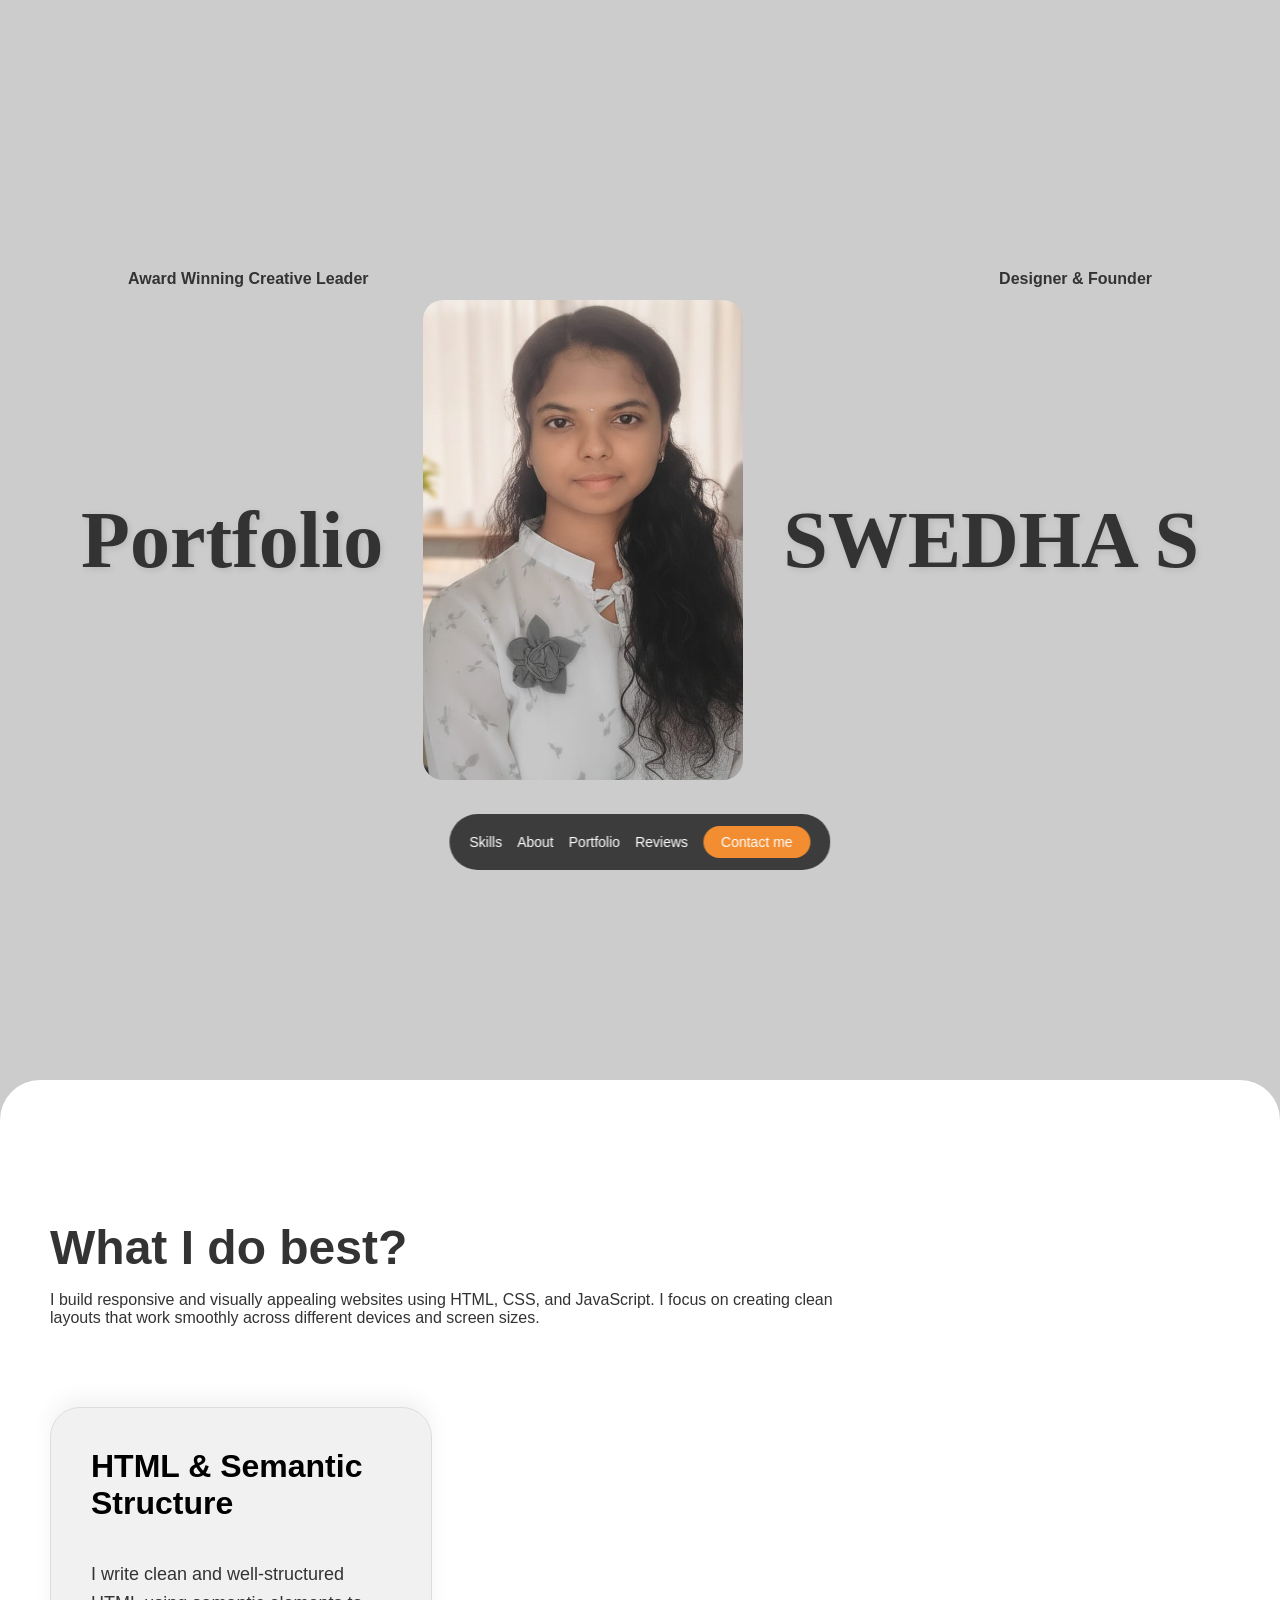
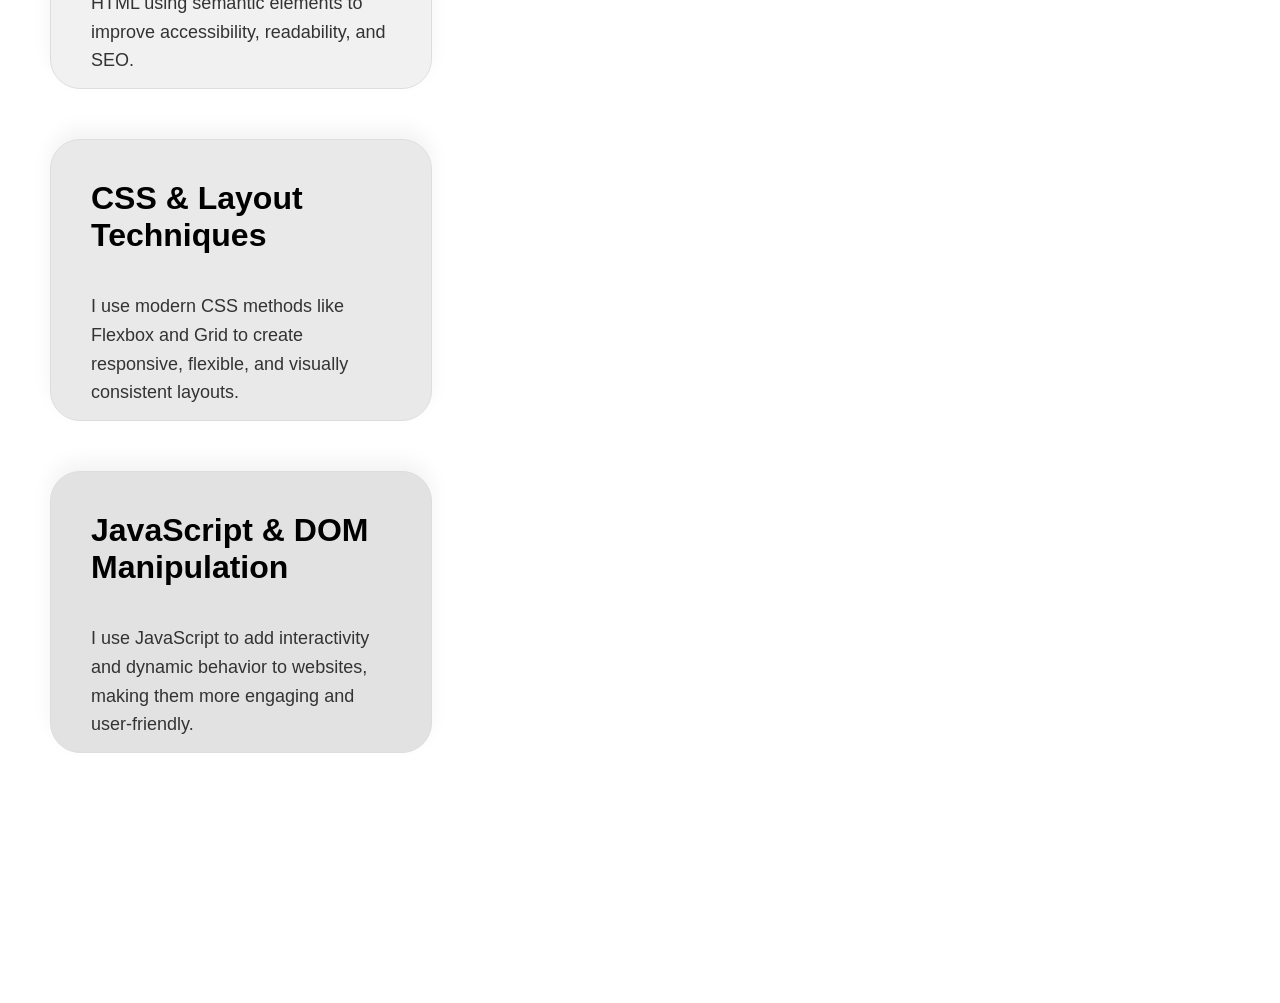
==== Portfolio.html @ c8f26610 "first commit" ====
<!DOCTYPE html>
<html>

<head>
    <title>Portfolio</title>

    <style>
        body {
            margin: 0;
            font-family: 'Segoe UI', Arial, sans-serif;
            background-color: #ccc;
            color: #333;
        }

        /* NAV */
        nav {
            position: fixed;
            bottom: 30px;
            left: 50%;
            transform: translateX(-50%);
            background: rgba(45, 45, 45, 0.9);
            backdrop-filter: blur(10px);
            padding: 12px 20px;
            border-radius: 50px;
            z-index: 1000;
            display: flex;
            align-items: center;
            gap: 15px;
        }

        nav a {
            color: white;
            text-decoration: none;
            font-size: 14px;
            font-weight: 500;
        }

        .contact {
            background: #f38d31;
            padding: 8px 18px;
            border-radius: 20px;
        }

        /* HERO SECTION (Your existing logic) */
        .hero {
            height: 120vh;
            display: flex;
            justify-content: center;
            align-items: center;
            flex-direction: column;
            position: relative;
            position: relative;
            /* ADD */
            z-index: 10;
            /* ADD */
        }

        .top {
            position: absolute;
            top: 25%;
            width: 80%;
            display: flex;
            justify-content: space-between;
            font-weight: bold;
        }

        h1 {
            font-family: Georgia, serif;
            text-shadow: 2px 2px 6px rgba(0, 0, 0, 0.1);
            font-size: 80px;
            margin: 0;
        }

        .row {
            display: flex;
            align-items: center;
            gap: 40px;
        }

        #box {
            width: 320px;
            height: 480px;
            overflow: hidden;
            border-radius: 20px;
            background: #ccc;
            /* Placeholder if image is missing */
            position: relative;
            /* ADD */
            z-index: 999;
            position: relative;
            z-index: 999;
            transition: transform 0.15s ease-out;

        }

        #box img {
            width: 100%;
            height: 100%;
            object-fit: cover;
        }



        /* SKILLS SECTION - STACKING EFFECT */
        .skills-container {
            background: white;
            border-radius: 40px 40px 0 0;
            padding: 100px 50px;
            position: relative;
            z-index: 1;
        
        }

        .intro-text {
            max-width: 800px;
            margin-bottom: 80px;
        }

        .intro-text h2 {
            font-size: 48px;
            margin-bottom: 10px;
        }

        /* The Secret Sauce: Sticky Cards */
        .card {
            position: sticky;
            top: 50px;
            /* How far from the top it stops */
            background: white;
            border: 1px solid #ddd;
            border-radius: 30px;
            padding: 40px;
            margin-bottom: 50px;
            /* Space for the next card to show behind */
            height: 200px;
            width: 300px;
            display: flex;
            flex-direction: column;
            justify-content: flex-start;
            gap: 20px;
            box-shadow: 0 -10px 20px rgba(0, 0, 0, 0.05);

        }

        .card h3 {
            font-size: 32px;
            margin: 0;
            color: black
        }


        .card p {

            font-size: 18px;
            line-height: 1.6;
            max-width: 500px;
        }

        /* Offset colors to make them look like the video */
        .card:nth-child(2) {
            background: #f1f1f1;
            top: 70px;
        }

        .card:nth-child(3) {
            background: #e9e9e9;
            top: 90px;
        }

        .card:nth-child(4) {
            background: #e2e2e2;
            top: 110px;
        }
    </style>
</head>

<body>

    <nav>
        <a href="#">Skills</a>
        <a href="#">About</a>
        <a href="#">Portfolio</a>
        <a href="#">Reviews</a>
        <a href="#" class="contact">Contact me</a>
    </nav>

    <div class="hero">
        <div class="top">
            <span>Award Winning Creative Leader</span>
            <span>Designer & Founder</span>
        </div>

        <div class="row">
            <h1>Portfolio</h1>
            <div id="box">
                <img src="profile.jpg" alt="Profile">
            </div>
            <h1>SWEDHA S</h1>
        </div>
    </div>

    <div class="skills-container">
        <div class="intro-text">
            <h2>What I do best?</h2>
            <p>I build responsive and visually appealing websites using HTML, CSS, and JavaScript. I focus on creating clean layouts that work smoothly across different devices and screen sizes.</p>
        </div>

        <div class="card">

            <h3>HTML & Semantic Structure</h3>
            <p>I write clean and well-structured HTML using semantic elements to improve accessibility, readability, and SEO.</p>
        </div>

        <div class="card">

            <h3>CSS & Layout Techniques</h3>
            <p>I use modern CSS methods like Flexbox and Grid to create responsive, flexible, and visually consistent layouts.</p>
        </div>

        <div class="card">

            <h3>JavaScript & DOM Manipulation</h3>
            <p>I use JavaScript to add interactivity and dynamic behavior to websites, making them more engaging and user-friendly.</p>
        </div>

        <div style="height: 100px;"></div>
    </div>

    <script>
        let box = document.getElementById("box");

        window.addEventListener("scroll", () => {

            let s = window.scrollY;

            let stopPoint = 700;   // where it should stop

            // Clamp value (prevents jump)
            let progress = Math.min(s / stopPoint, 1);

            // Smooth movement
            let x = progress * 400;   // move to right
            let y = progress * 600;   // move into white section
            let scale = 1 - (progress * 0.4);
            let rotate = progress * 6;

            box.style.transform =
                `translate(${x}px, ${y}px) scale(${scale}) rotate(${rotate}deg)`;

        });
    </script>

</body>

</html>
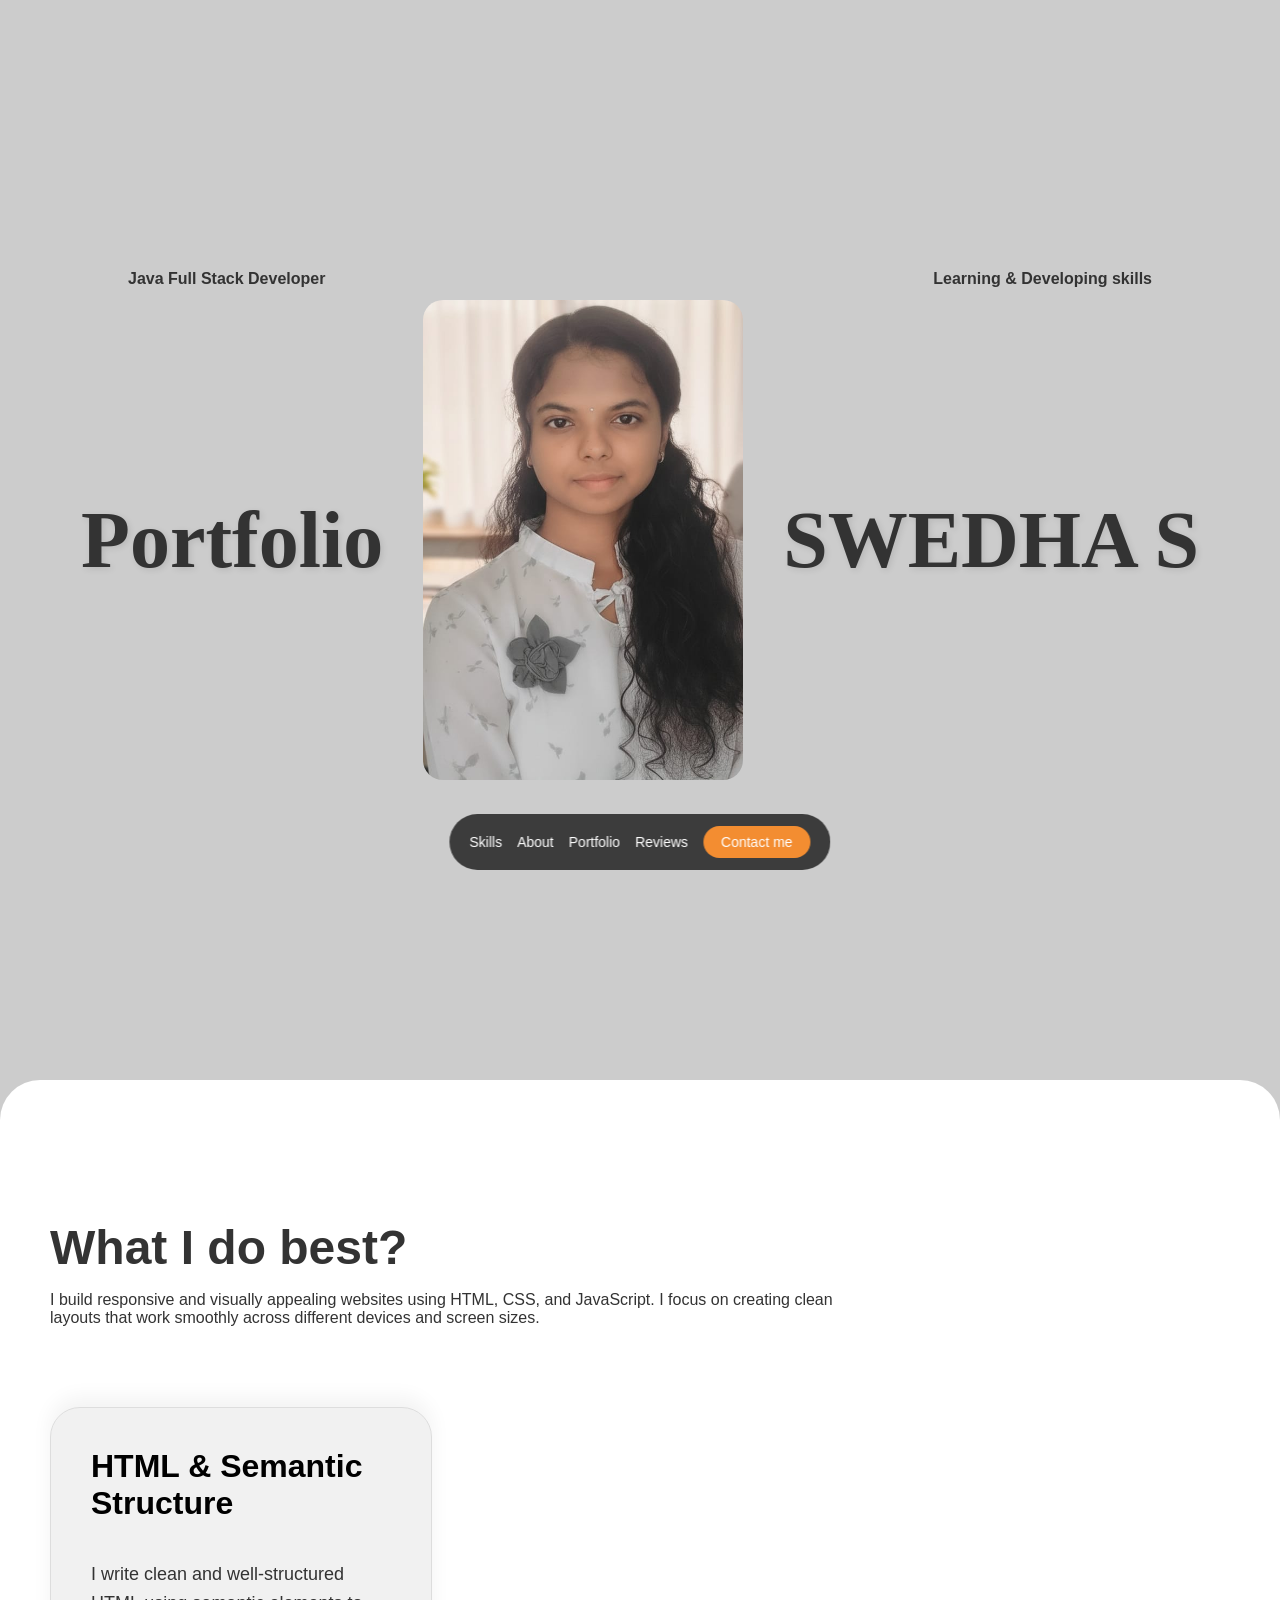
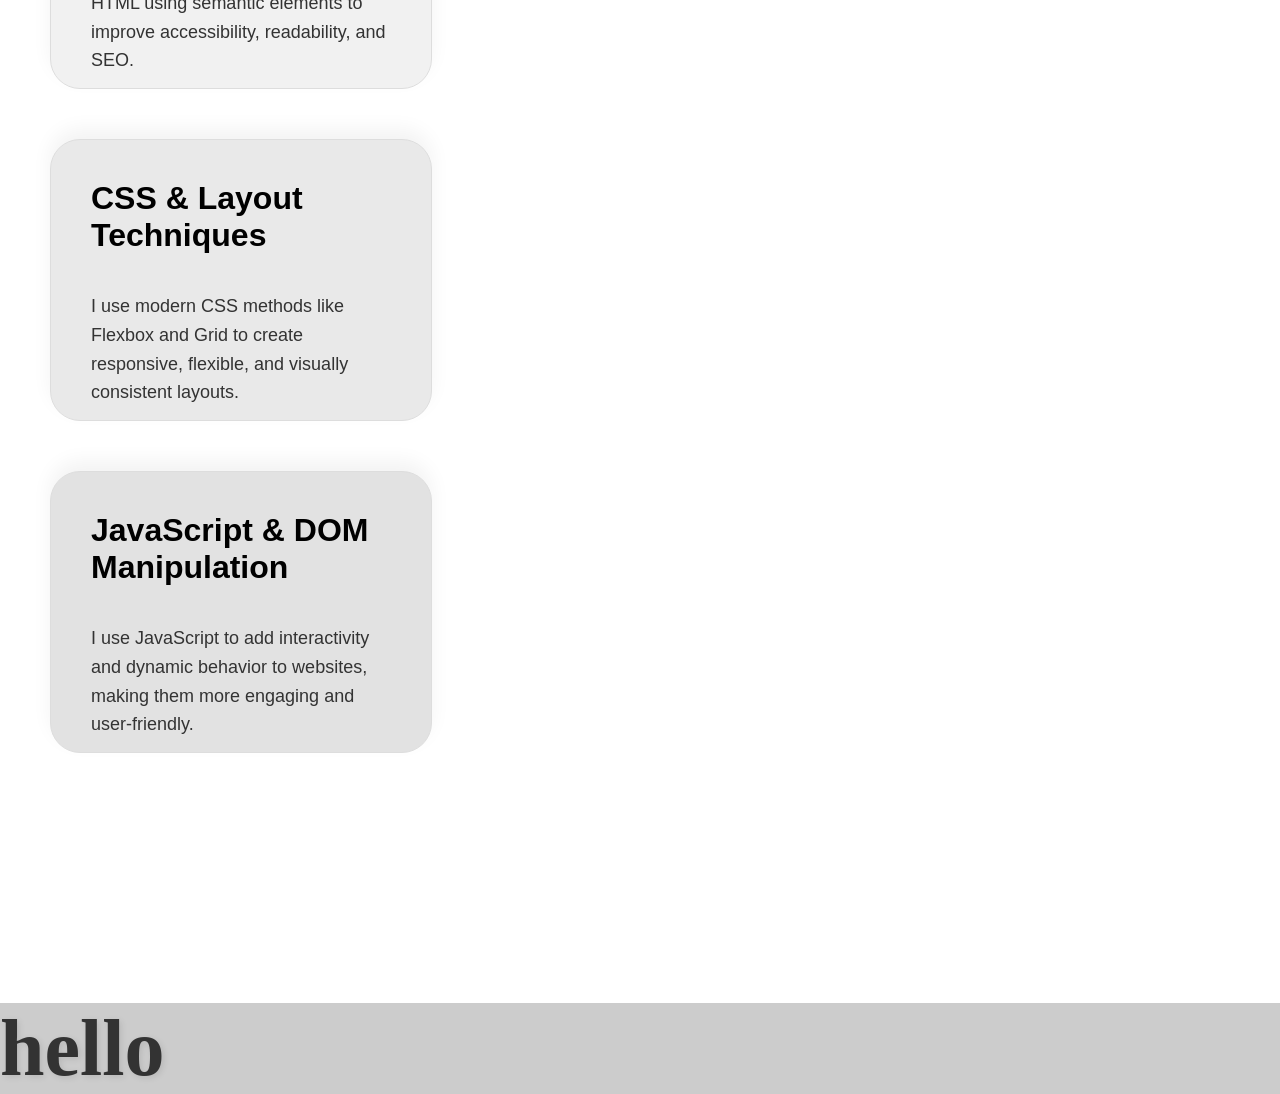
==== commit e0b5e167: "second commit" ====
--- a/Portfolio.html
+++ b/Portfolio.html
@@ -186,8 +186,8 @@
 
     <div class="hero">
         <div class="top">
-            <span>Award Winning Creative Leader</span>
-            <span>Designer & Founder</span>
+            <span>Java Full Stack Developer</span>
+            <span>Learning & Developing skills</span>
         </div>
 
         <div class="row">
@@ -250,6 +250,7 @@
         });
     </script>
 
+<h1>hello</h1>
 </body>
 
 </html>
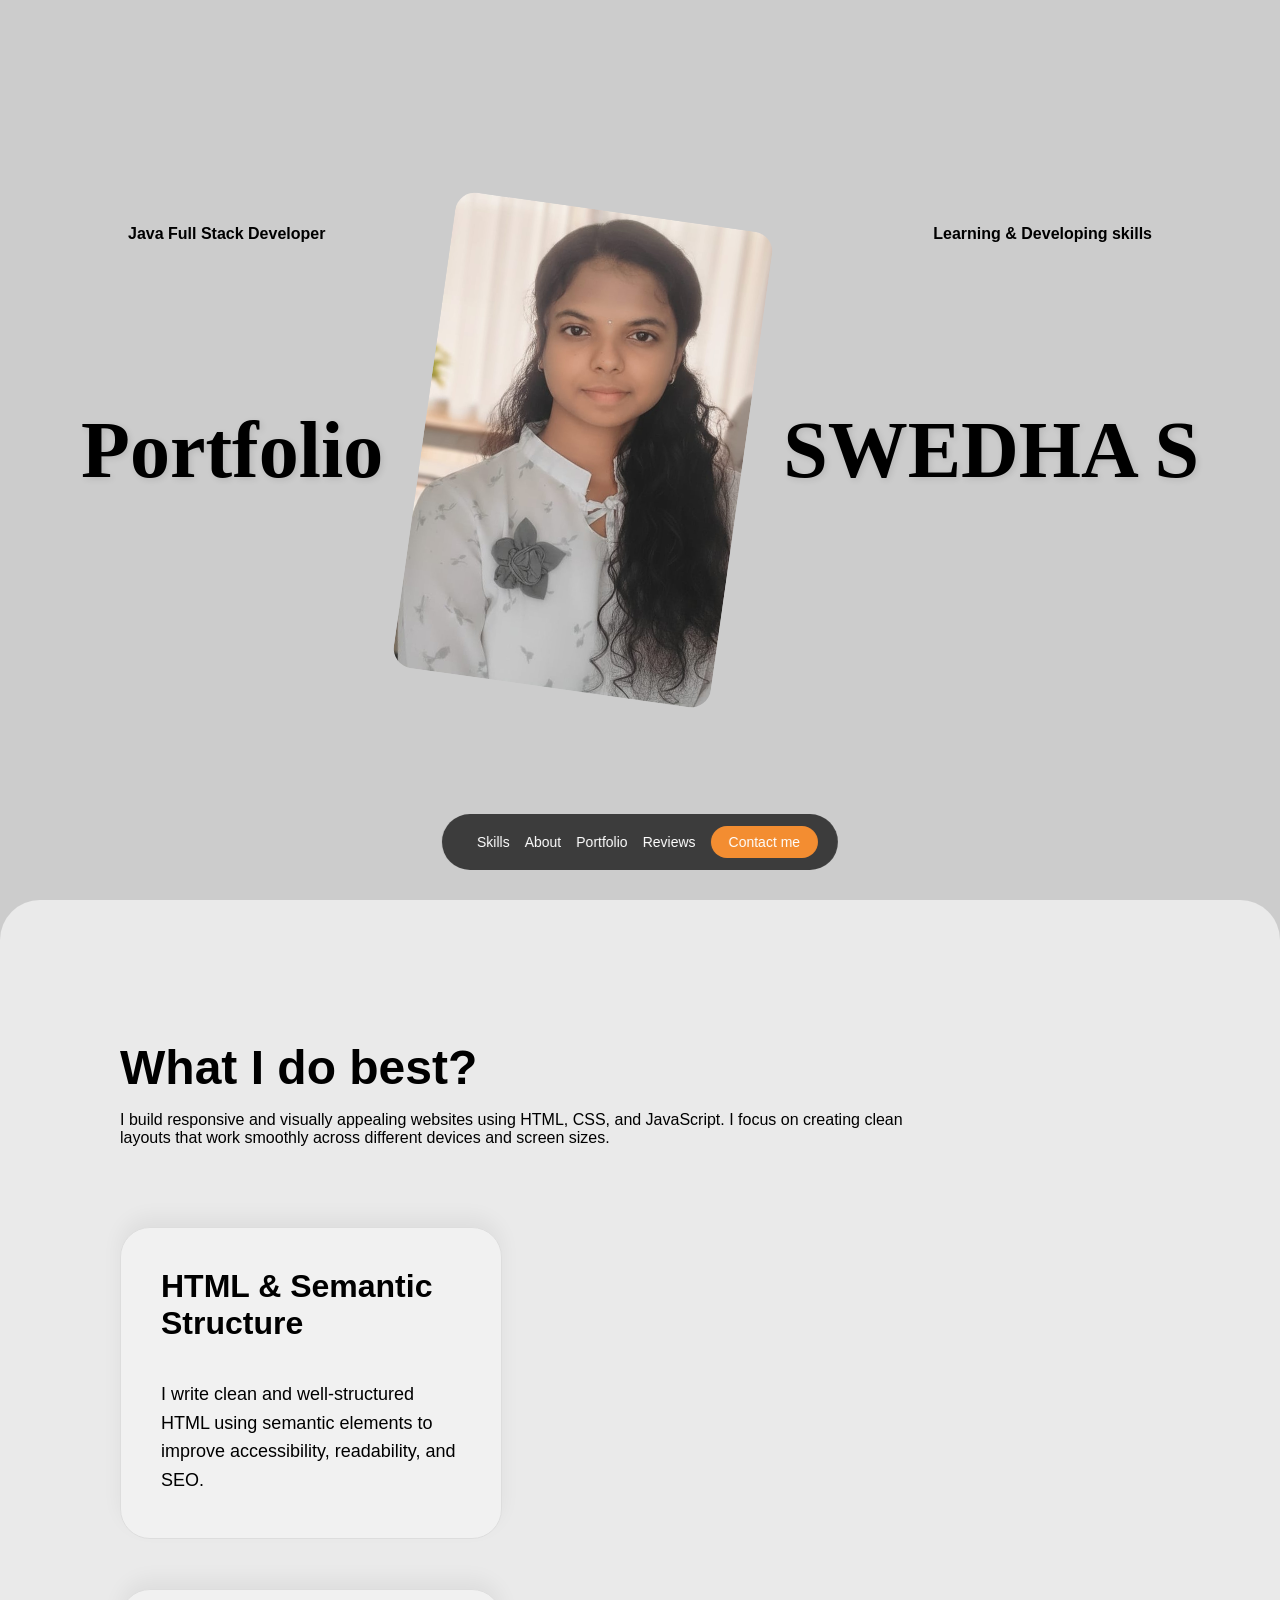
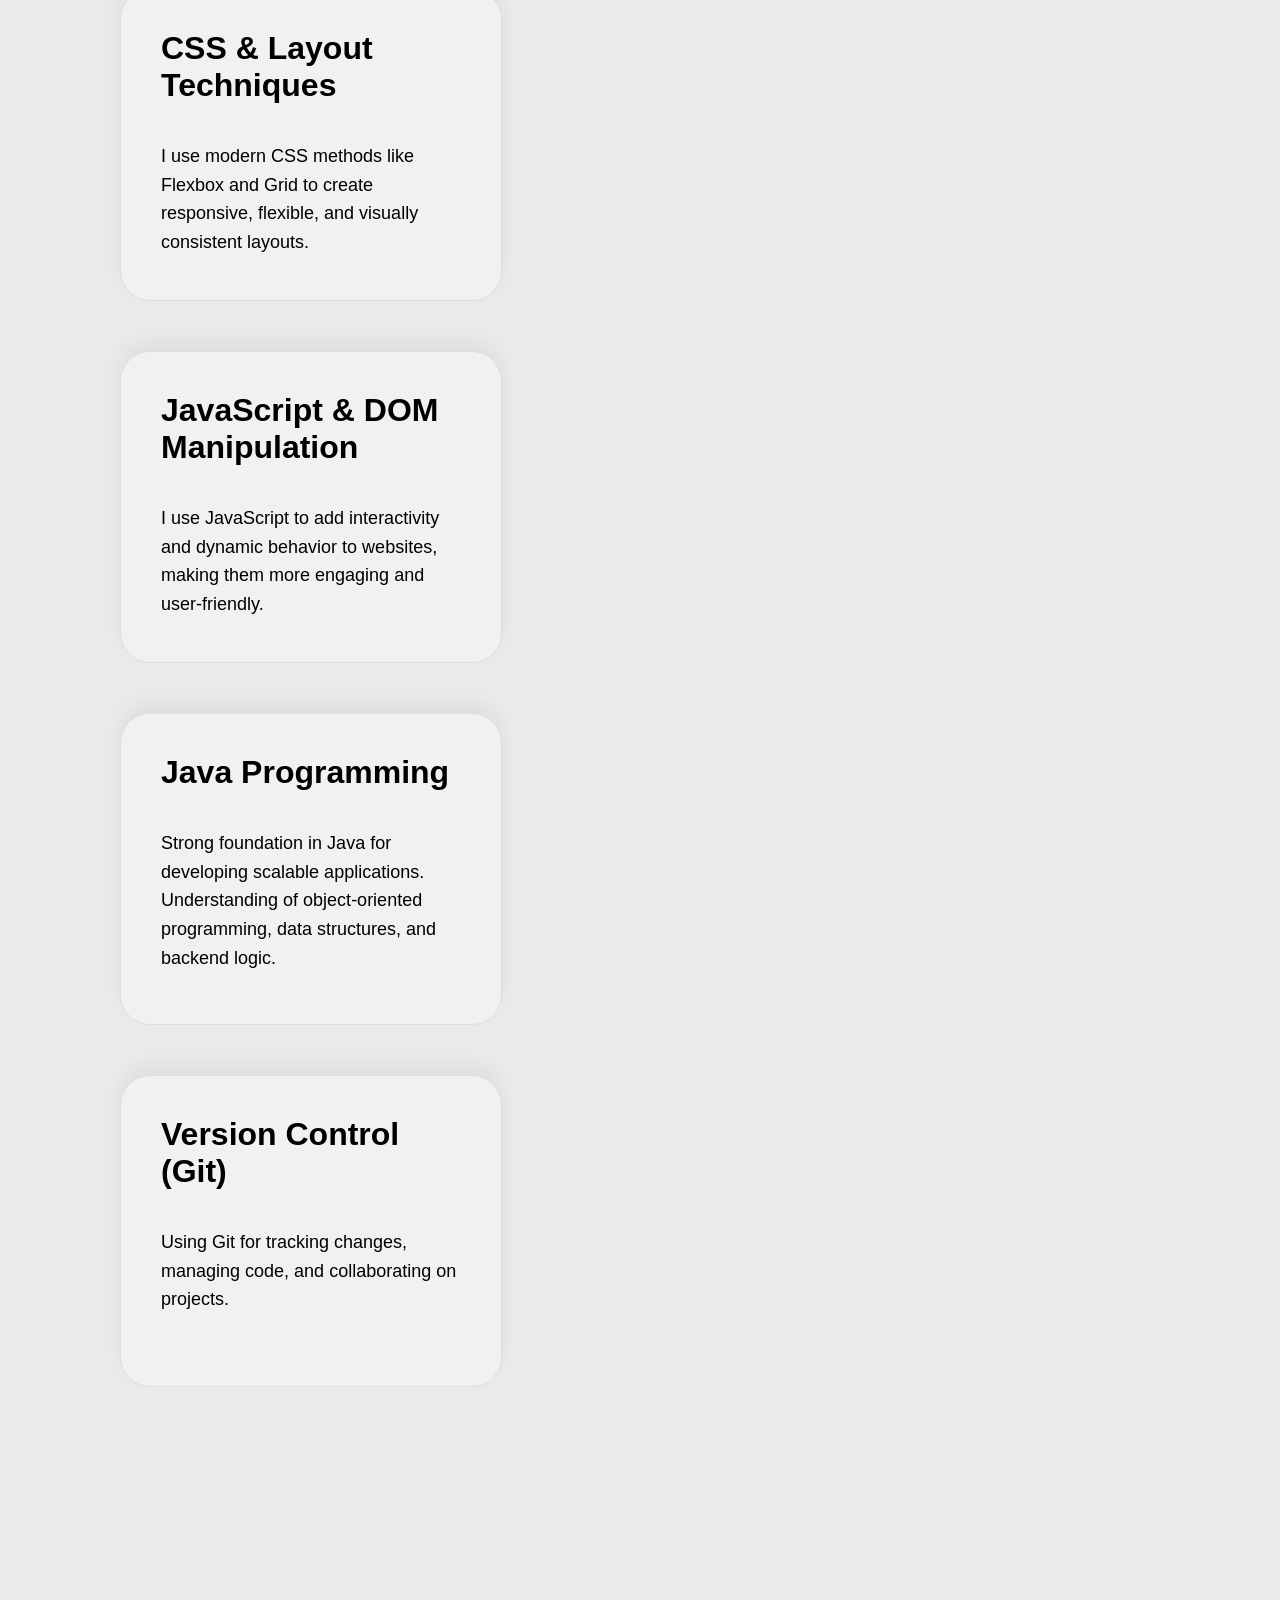
==== commit ed8f3286: "bgchange" ====
--- a/Portfolio.html
+++ b/Portfolio.html
@@ -1,18 +1,21 @@
 <!DOCTYPE html>
-<html>
+<html lang="en">
 
 <head>
-    <title>Portfolio</title>
+    <meta charset="UTF-8">
+    <meta name="viewport" content="width=device-width, initial-scale=1.0">
+    <title>Portfolio | Swedha S</title>
 
     <style>
         body {
             margin: 0;
             font-family: 'Segoe UI', Arial, sans-serif;
             background-color: #ccc;
-            color: #333;
-        }
-
-        /* NAV */
+            overflow-x: hidden;
+            /* Prevents side-scrolling during animation */
+        }
+
+        /* NAVIGATION */
         nav {
             position: fixed;
             bottom: 30px;
@@ -41,19 +44,28 @@
             border-radius: 20px;
         }
 
-        /* HERO SECTION (Your existing logic) */
+        /* HERO SECTION */
         .hero {
-            height: 120vh;
+            height: 100vh;
             display: flex;
             justify-content: center;
             align-items: center;
             flex-direction: column;
             position: relative;
-            position: relative;
-            /* ADD */
             z-index: 10;
-            /* ADD */
-        }
+        }
+
+        .bg-video {
+            position: absolute;
+            top: 50%;
+            left: 50%;
+            transform: translate(-50%, -50%);
+            width: 100%;
+            height: 100%;
+            object-fit: cover;
+            z-index: -1;
+        }
+
 
         .top {
             position: absolute;
@@ -82,15 +94,9 @@
             height: 480px;
             overflow: hidden;
             border-radius: 20px;
-            background: #ccc;
-            /* Placeholder if image is missing */
-            position: relative;
-            /* ADD */
-            z-index: 999;
+            background: #bbb;
             position: relative;
             z-index: 999;
-            transition: transform 0.15s ease-out;
-
         }
 
         #box img {
@@ -99,19 +105,17 @@
             object-fit: cover;
         }
 
-
-
-        /* SKILLS SECTION - STACKING EFFECT */
+        /* SKILLS SECTION */
         .skills-container {
-            background: white;
+            background: #eaeaea;
             border-radius: 40px 40px 0 0;
             padding: 100px 50px;
             position: relative;
             z-index: 1;
-        
         }
 
         .intro-text {
+            margin-left: 70px;
             max-width: 800px;
             margin-bottom: 80px;
         }
@@ -121,55 +125,60 @@
             margin-bottom: 10px;
         }
 
-        /* The Secret Sauce: Sticky Cards */
+        /* STICKY CARDS */
         .card {
+            margin-left: 70px;
             position: sticky;
             top: 50px;
-            /* How far from the top it stops */
             background: white;
             border: 1px solid #ddd;
             border-radius: 30px;
             padding: 40px;
             margin-bottom: 50px;
-            /* Space for the next card to show behind */
-            height: 200px;
+            height: 230px;
             width: 300px;
             display: flex;
             flex-direction: column;
             justify-content: flex-start;
             gap: 20px;
             box-shadow: 0 -10px 20px rgba(0, 0, 0, 0.05);
-
         }
 
         .card h3 {
             font-size: 32px;
             margin: 0;
-            color: black
-        }
-
+            color: black;
+        }
 
         .card p {
-
             font-size: 18px;
             line-height: 1.6;
-            max-width: 500px;
-        }
-
-        /* Offset colors to make them look like the video */
+        }
+
+        /* Card Colors & Offsets */
         .card:nth-child(2) {
             background: #f1f1f1;
             top: 70px;
         }
 
         .card:nth-child(3) {
-            background: #e9e9e9;
+            background: #f1f1f1;
             top: 90px;
         }
 
         .card:nth-child(4) {
-            background: #e2e2e2;
+            background: #f1f1f1;
             top: 110px;
+        }
+
+         .card:nth-child(5) {
+            background: #f1f1f1;
+            top: 130px;
+        }
+
+         .card:nth-child(6) {
+            background: #f1f1f1;
+            top: 150px;
         }
     </style>
 </head>
@@ -177,6 +186,7 @@
 <body>
 
     <nav>
+        <i class="fa-solid fa-house"></i>
         <a href="#">Skills</a>
         <a href="#">About</a>
         <a href="#">Portfolio</a>
@@ -185,6 +195,9 @@
     </nav>
 
     <div class="hero">
+        <video autoplay muted loop class="bg-video">
+            <source src="bgvideo.mp4" type="video/mp4">
+        </video>
         <div class="top">
             <span>Java Full Stack Developer</span>
             <span>Learning & Developing skills</span>
@@ -202,55 +215,62 @@
     <div class="skills-container">
         <div class="intro-text">
             <h2>What I do best?</h2>
-            <p>I build responsive and visually appealing websites using HTML, CSS, and JavaScript. I focus on creating clean layouts that work smoothly across different devices and screen sizes.</p>
-        </div>
-
-        <div class="card">
-
+            <p>I build responsive and visually appealing websites using HTML, CSS, and JavaScript. I focus on creating
+                clean layouts that work smoothly across different devices and screen sizes.</p>
+        </div>
+
+        <div class="card">
             <h3>HTML & Semantic Structure</h3>
-            <p>I write clean and well-structured HTML using semantic elements to improve accessibility, readability, and SEO.</p>
-        </div>
-
-        <div class="card">
-
+            <p>I write clean and well-structured HTML using semantic elements to improve accessibility, readability, and
+                SEO.</p>
+        </div>
+
+        <div class="card">
             <h3>CSS & Layout Techniques</h3>
-            <p>I use modern CSS methods like Flexbox and Grid to create responsive, flexible, and visually consistent layouts.</p>
-        </div>
-
-        <div class="card">
-
+            <p>I use modern CSS methods like Flexbox and Grid to create responsive, flexible, and visually consistent
+                layouts.</p>
+        </div>
+
+        <div class="card">
             <h3>JavaScript & DOM Manipulation</h3>
-            <p>I use JavaScript to add interactivity and dynamic behavior to websites, making them more engaging and user-friendly.</p>
-        </div>
-
-        <div style="height: 100px;"></div>
+            <p>I use JavaScript to add interactivity and dynamic behavior to websites, making them more engaging and
+                user-friendly.</p>
+        </div>
+
+        <div class="card">
+            <h3>Java Programming</h3>
+            <p>Strong foundation in Java for developing scalable applications. Understanding of object-oriented programming, data structures, and backend logic.</p>
+        </div>
+
+        <div class="card">
+            <h3>Version Control (Git)</h3>
+            <p>Using Git for tracking changes, managing code, and collaborating on projects.</p>
+        </div>
+
+        <div style="height: 300px;"></div>
     </div>
 
     <script>
-        let box = document.getElementById("box");
+        const box = document.getElementById("box");
 
         window.addEventListener("scroll", () => {
-
-            let s = window.scrollY;
-
-            let stopPoint = 700;   // where it should stop
-
-            // Clamp value (prevents jump)
-            let progress = Math.min(s / stopPoint, 1);
-
-            // Smooth movement
-            let x = progress * 400;   // move to right
-            let y = progress * 600;   // move into white section
-            let scale = 1 - (progress * 0.4);
-            let rotate = progress * 6;
-
-            box.style.transform =
-                `translate(${x}px, ${y}px) scale(${scale}) rotate(${rotate}deg)`;
-
+            const s = window.scrollY;
+            const stopPoint = 600; // The scroll distance where animation finishes
+
+            // progress goes from 0 to 1
+            const progress = Math.min(s / stopPoint, 1);
+
+            const x = progress * 400;     // horizontal travel
+            const y = progress * 650;     // vertical travel
+            const scale = 1 - (progress * 0.4);
+
+            // Starts at 8 degrees, ends at 0 (straight)
+            const rotate = 8 - (progress * 8);
+
+            box.style.transform = `translate(${x}px, ${y}px) scale(${scale}) rotate(${rotate}deg)`;
         });
     </script>
 
-<h1>hello</h1>
 </body>
 
 </html>
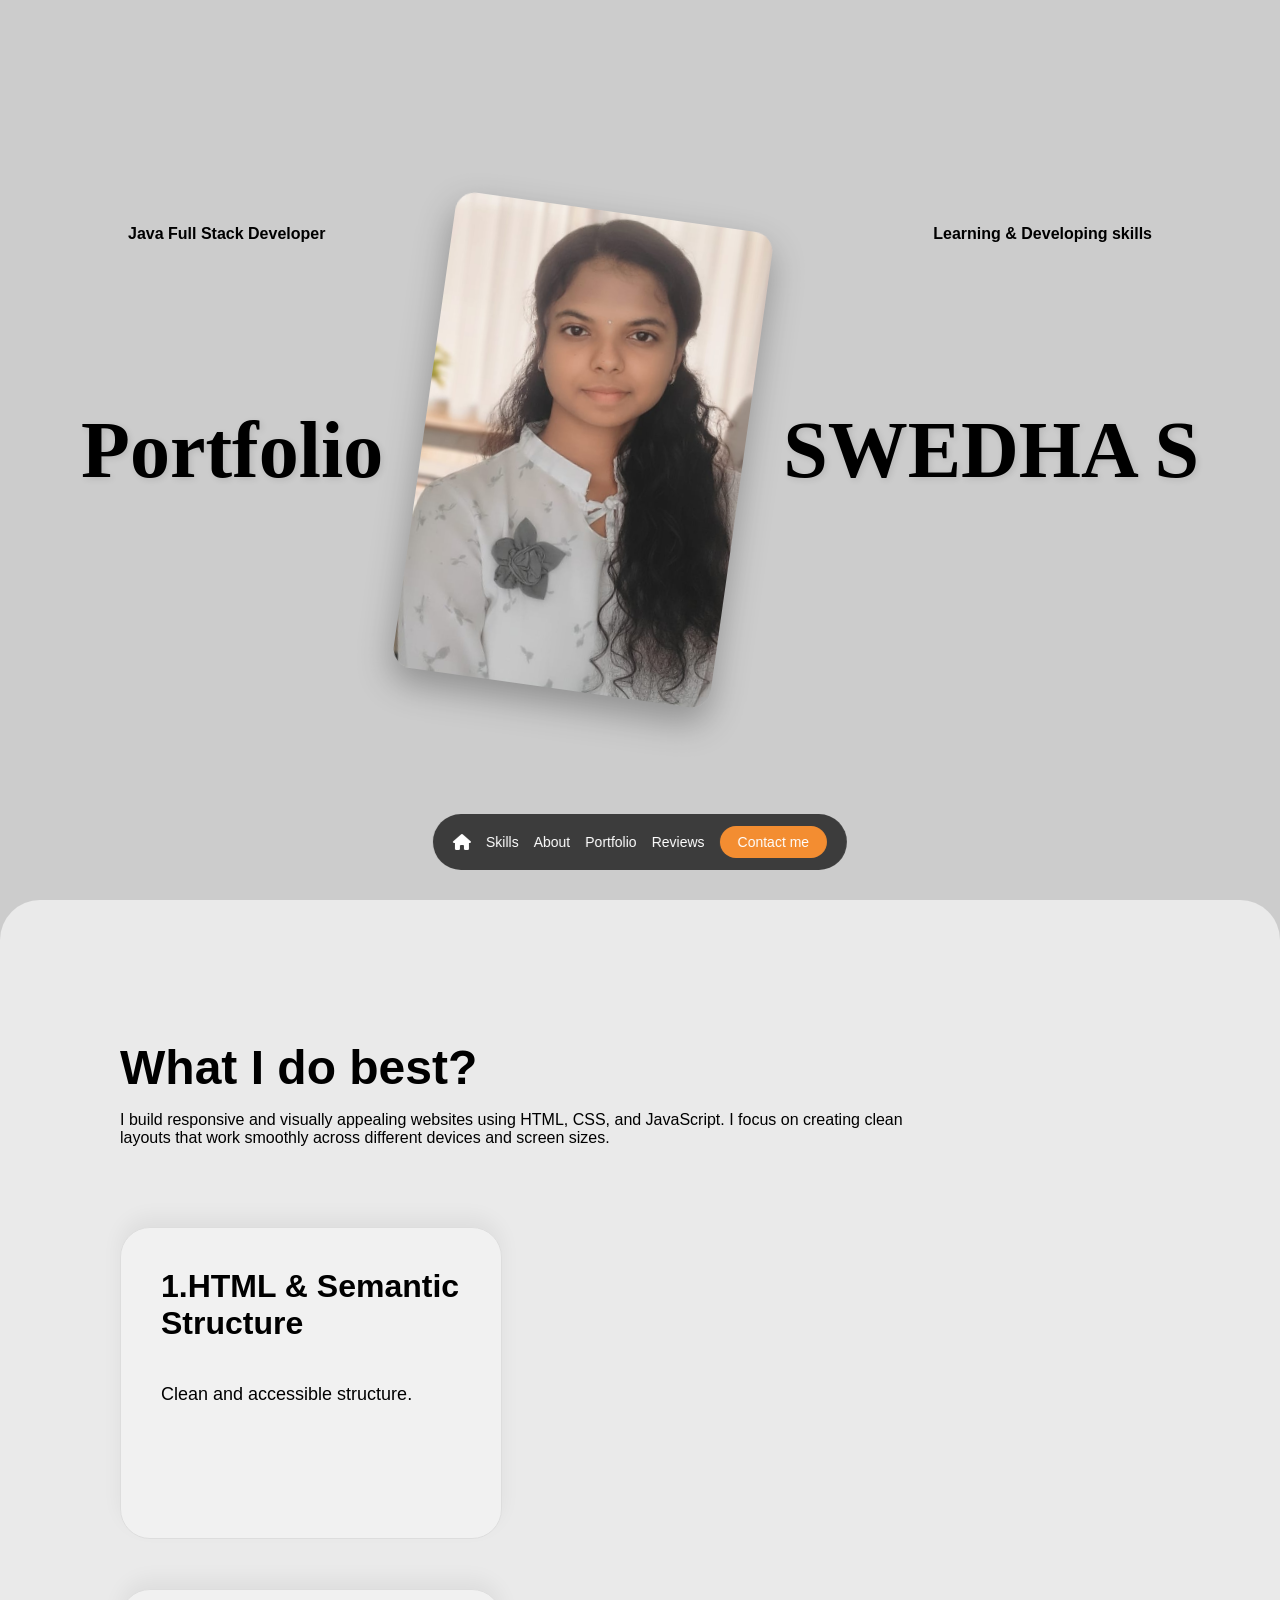
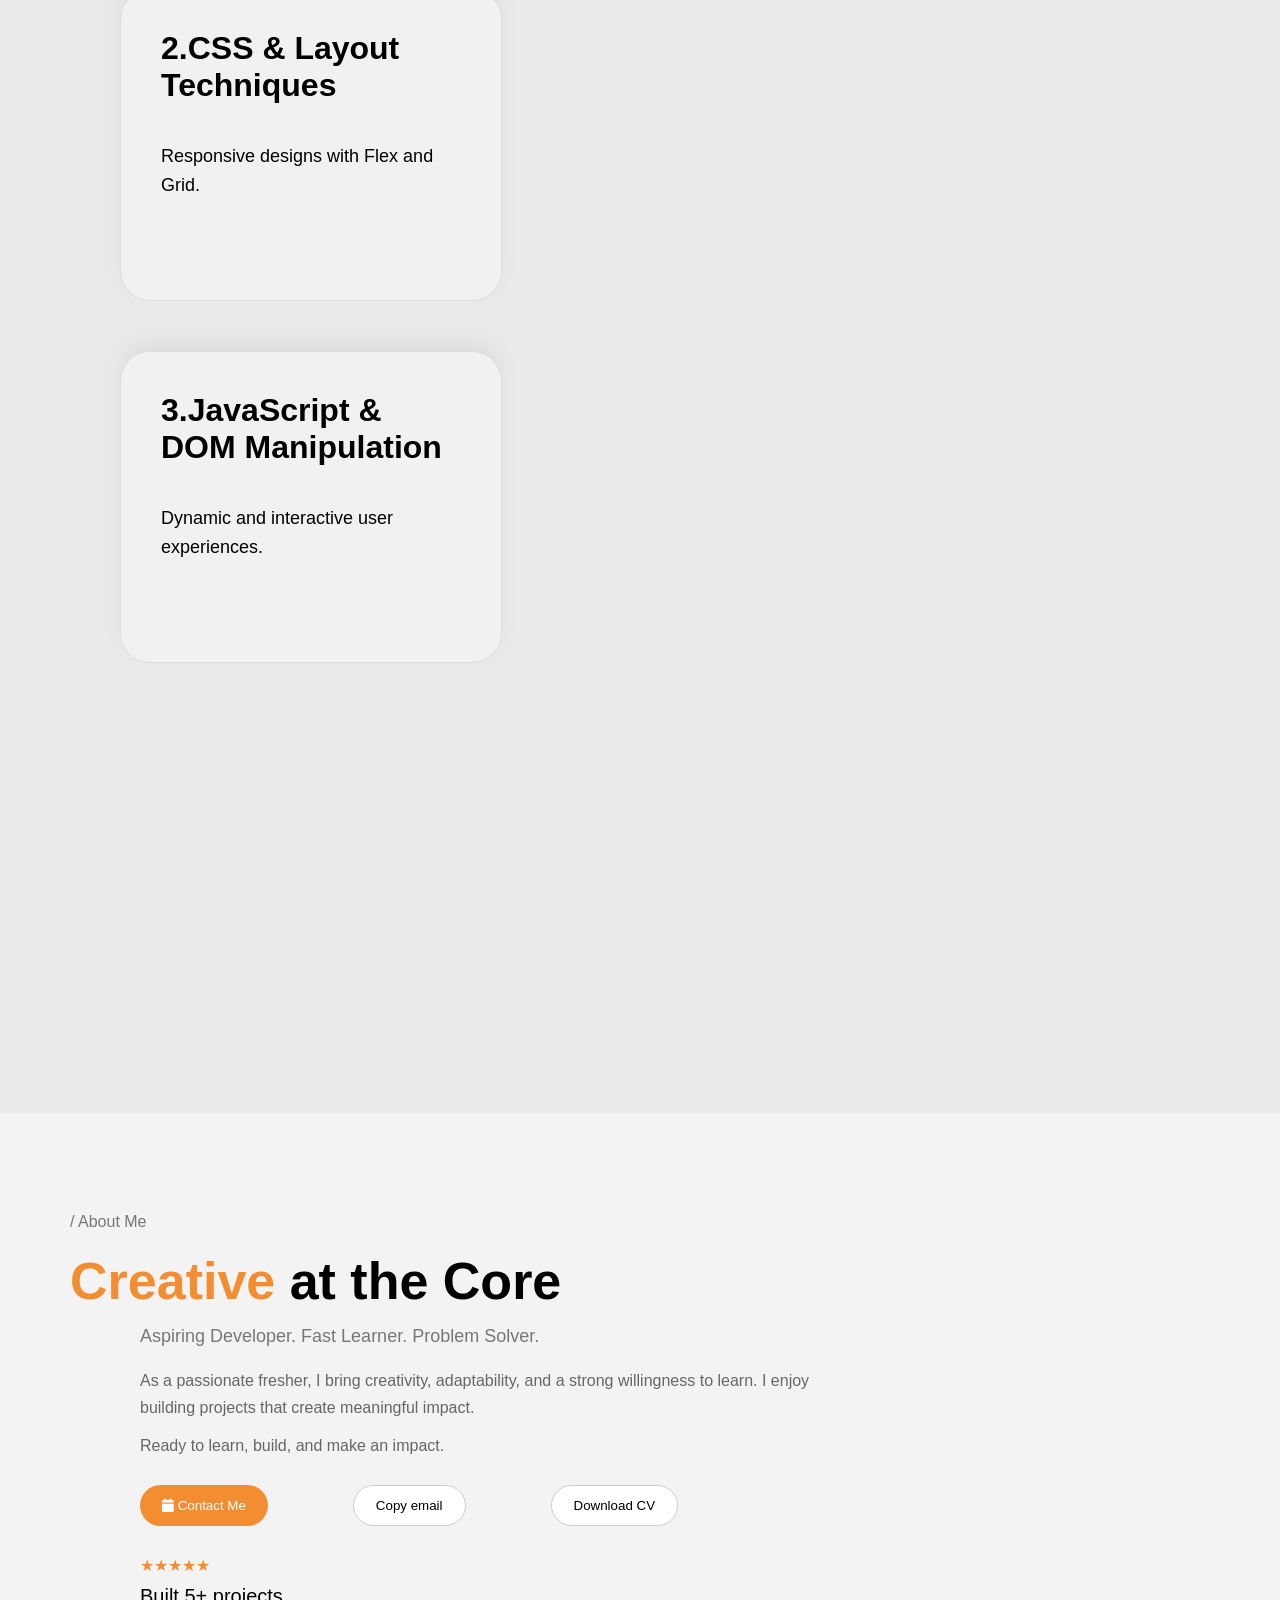
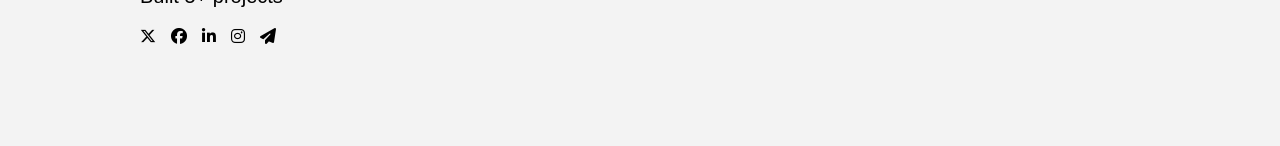
==== commit 800a6787: "About" ====
--- a/Portfolio.html
+++ b/Portfolio.html
@@ -5,6 +5,7 @@
     <meta charset="UTF-8">
     <meta name="viewport" content="width=device-width, initial-scale=1.0">
     <title>Portfolio | Swedha S</title>
+    <link rel="stylesheet" href="https://cdnjs.cloudflare.com/ajax/libs/font-awesome/6.5.0/css/all.min.css">
 
     <style>
         body {
@@ -12,7 +13,6 @@
             font-family: 'Segoe UI', Arial, sans-serif;
             background-color: #ccc;
             overflow-x: hidden;
-            /* Prevents side-scrolling during animation */
         }
 
         /* NAVIGATION */
@@ -66,7 +66,6 @@
             z-index: -1;
         }
 
-
         .top {
             position: absolute;
             top: 25%;
@@ -89,17 +88,49 @@
             gap: 40px;
         }
 
+        /* 3D BOX STYLES */
         #box {
             width: 320px;
             height: 480px;
-            overflow: hidden;
             border-radius: 20px;
-            background: #bbb;
             position: relative;
             z-index: 999;
-        }
-
-        #box img {
+            perspective: 1200px;
+            /* Enhanced depth */
+            background: transparent;
+        }
+
+        .card-inner {
+            position: relative;
+            width: 100%;
+            height: 100%;
+            transform-style: preserve-3d;
+            transition: transform 0.1s linear;
+        }
+
+        .card-front,
+        .card-back {
+            position: absolute;
+            width: 100%;
+            height: 100%;
+            backface-visibility: hidden;
+            border-radius: 20px;
+            overflow: hidden;
+            box-shadow: 0 15px 35px rgba(0, 0, 0, 0.3);
+        }
+
+        .card-front img {
+            width: 100%;
+            height: 100%;
+            object-fit: cover;
+        }
+
+        .card-back {
+            background: #000;
+            transform: rotateY(180deg);
+        }
+
+        .card-back video {
             width: 100%;
             height: 100%;
             object-fit: cover;
@@ -155,7 +186,6 @@
             line-height: 1.6;
         }
 
-        /* Card Colors & Offsets */
         .card:nth-child(2) {
             background: #f1f1f1;
             top: 70px;
@@ -171,22 +201,108 @@
             top: 110px;
         }
 
-         .card:nth-child(5) {
+        .card:nth-child(5) {
             background: #f1f1f1;
             top: 130px;
         }
 
-         .card:nth-child(6) {
+        .card:nth-child(6) {
             background: #f1f1f1;
             top: 150px;
         }
+
+        .about-section {
+            background: #f3f3f3;
+            padding: 100px 70px;
+        }
+
+        .about-small {
+            color: #777;
+            margin-bottom: 20px;
+        }
+
+        .about-section h2 {
+            margin-left: 70px;
+            font-size: 52px;
+            margin: 0;
+        }
+
+        .orange {
+            color: #f38d31;
+        }
+
+        .about-sub {
+            margin-left: 70px;
+            margin-top: 15px;
+            color: #777;
+            font-size: 18px;
+        }
+
+        .about-desc {
+            margin-left: 70px;
+            margin-top: 20px;
+            max-width: 700px;
+            line-height: 1.7;
+            color: #666;
+        }
+
+        .about-last {
+            margin-left: 70px;
+            margin-top: 15px;
+            color: #666;
+        }
+
+        .about-buttons {
+            margin-top: 30px;
+            display: flex;
+            gap: 15px;
+            flex-wrap: wrap;
+        }
+
+        .primary-btn {
+            margin-left: 70px;
+            background: #f38d31;
+            border: none;
+            color: white;
+            padding: 12px 22px;
+            border-radius: 30px;
+            cursor: pointer;
+        }
+
+        .outline-btn {
+            margin-left: 70px;
+            background: white;
+            border: 1px solid #ccc;
+            padding: 12px 22px;
+            border-radius: 30px;
+            cursor: pointer;
+        }
+
+        .stars {
+            margin-left: 70px;
+            margin-top: 30px;
+            color: #f38d31;
+        }
+
+        .trust {
+            margin-left: 70px;
+            margin-top: 10px;
+            font-size: 20px;
+        }
+
+        .social {
+            margin-left: 70px;
+            margin-top: 20px;
+            display: flex;
+            gap: 15px;
+        }
     </style>
 </head>
 
 <body>
 
     <nav>
-        <i class="fa-solid fa-house"></i>
+        <i class="fa-solid fa-house" style="color:white;"></i>
         <a href="#">Skills</a>
         <a href="#">About</a>
         <a href="#">Portfolio</a>
@@ -206,7 +322,16 @@
         <div class="row">
             <h1>Portfolio</h1>
             <div id="box">
-                <img src="profile.jpg" alt="Profile">
+                <div class="card-inner">
+                    <div class="card-front">
+                        <img src="profile.jpg" alt="Profile">
+                    </div>
+                    <div class="card-back">
+                        <video autoplay muted loop playsinline>
+                            <source src="video.mp4" type="video/mp4">
+                        </video>
+                    </div>
+                </div>
             </div>
             <h1>SWEDHA S</h1>
         </div>
@@ -220,54 +345,81 @@
         </div>
 
         <div class="card">
-            <h3>HTML & Semantic Structure</h3>
-            <p>I write clean and well-structured HTML using semantic elements to improve accessibility, readability, and
-                SEO.</p>
+            <h3>1.HTML & Semantic Structure</h3>
+            <p>Clean and accessible structure.</p>
         </div>
 
         <div class="card">
-            <h3>CSS & Layout Techniques</h3>
-            <p>I use modern CSS methods like Flexbox and Grid to create responsive, flexible, and visually consistent
-                layouts.</p>
+            <h3>2.CSS & Layout Techniques</h3>
+            <p>Responsive designs with Flex and Grid.</p>
         </div>
 
         <div class="card">
-            <h3>JavaScript & DOM Manipulation</h3>
-            <p>I use JavaScript to add interactivity and dynamic behavior to websites, making them more engaging and
-                user-friendly.</p>
-        </div>
-
-        <div class="card">
-            <h3>Java Programming</h3>
-            <p>Strong foundation in Java for developing scalable applications. Understanding of object-oriented programming, data structures, and backend logic.</p>
-        </div>
-
-        <div class="card">
-            <h3>Version Control (Git)</h3>
-            <p>Using Git for tracking changes, managing code, and collaborating on projects.</p>
+            <h3>3.JavaScript & DOM Manipulation</h3>
+            <p>Dynamic and interactive user experiences.</p>
         </div>
 
         <div style="height: 300px;"></div>
     </div>
 
+    <div class="about-section">
+        <div class="about-small">/ About Me</div>
+        <h2><span class="orange">Creative</span> at the Core</h2>
+        <div class="about-sub">Aspiring Developer. Fast Learner. Problem Solver.</div>
+        <p class="about-desc">
+            As a passionate fresher, I bring creativity, adaptability, and a strong willingness to learn.
+            I enjoy building projects that create meaningful impact.
+        </p>
+        <p class="about-last">Ready to learn, build, and make an impact.</p>
+
+        <div class="about-buttons">
+            <button class="primary-btn"><i class="fa-solid fa-calendar"></i> Contact Me</button>
+            <button class="outline-btn">Copy email</button>
+            <button class="outline-btn">Download CV</button>
+        </div>
+
+        <div class="stars">★★★★★</div>
+        <div class="trust">Built 5+ projects</div>
+
+        <div class="social">
+            <div class="icon"><i class="fa-brands fa-x-twitter"></i></div>
+            <div class="icon"><i class="fa-brands fa-facebook"></i></div>
+            <div class="icon"><i class="fa-brands fa-linkedin-in"></i></div>
+            <div class="icon"><i class="fa-brands fa-instagram"></i></div>
+            <div class="icon"><i class="fa-solid fa-paper-plane"></i></div>
+        </div>
+    </div>
+
     <script>
         const box = document.getElementById("box");
+        const inner = box.querySelector(".card-inner");
 
         window.addEventListener("scroll", () => {
             const s = window.scrollY;
-            const stopPoint = 600; // The scroll distance where animation finishes
-
-            // progress goes from 0 to 1
+            const stopPoint = 600;
+
+            // Phase 1: Move to initial spot (0 to 1)
             const progress = Math.min(s / stopPoint, 1);
 
-            const x = progress * 400;     // horizontal travel
-            const y = progress * 650;     // vertical travel
+            // Phase 2: Starts after stopPoint (600px). 
+            // Divided by 1200 to make the movement longer/slower as you scroll.
+            const furtherProgress = Math.max(0, (s - stopPoint) / 1200);
+
+            // Horizontal stays at target, Vertical increases significantly (650 + 1200)
+            const x = progress * 400;
+            const y = (progress * 650) + (furtherProgress * 1200);
+
             const scale = 1 - (progress * 0.4);
-
-            // Starts at 8 degrees, ends at 0 (straight)
-            const rotate = 8 - (progress * 8);
-
-            box.style.transform = `translate(${x}px, ${y}px) scale(${scale}) rotate(${rotate}deg)`;
+            const rotateZ = 8 - (progress * 8);
+
+            // Flip rotation (up to 180 degrees)
+            const flipY = Math.min(furtherProgress * 400, 180);
+
+            // Apply movement to main box
+            box.style.transform = `translate(${x}px, ${y}px) scale(${scale}) rotate(${rotateZ}deg)`;
+
+            // Apply flip to inner face
+            inner.style.transform = `rotateY(${flipY}deg)`;
         });
     </script>
 
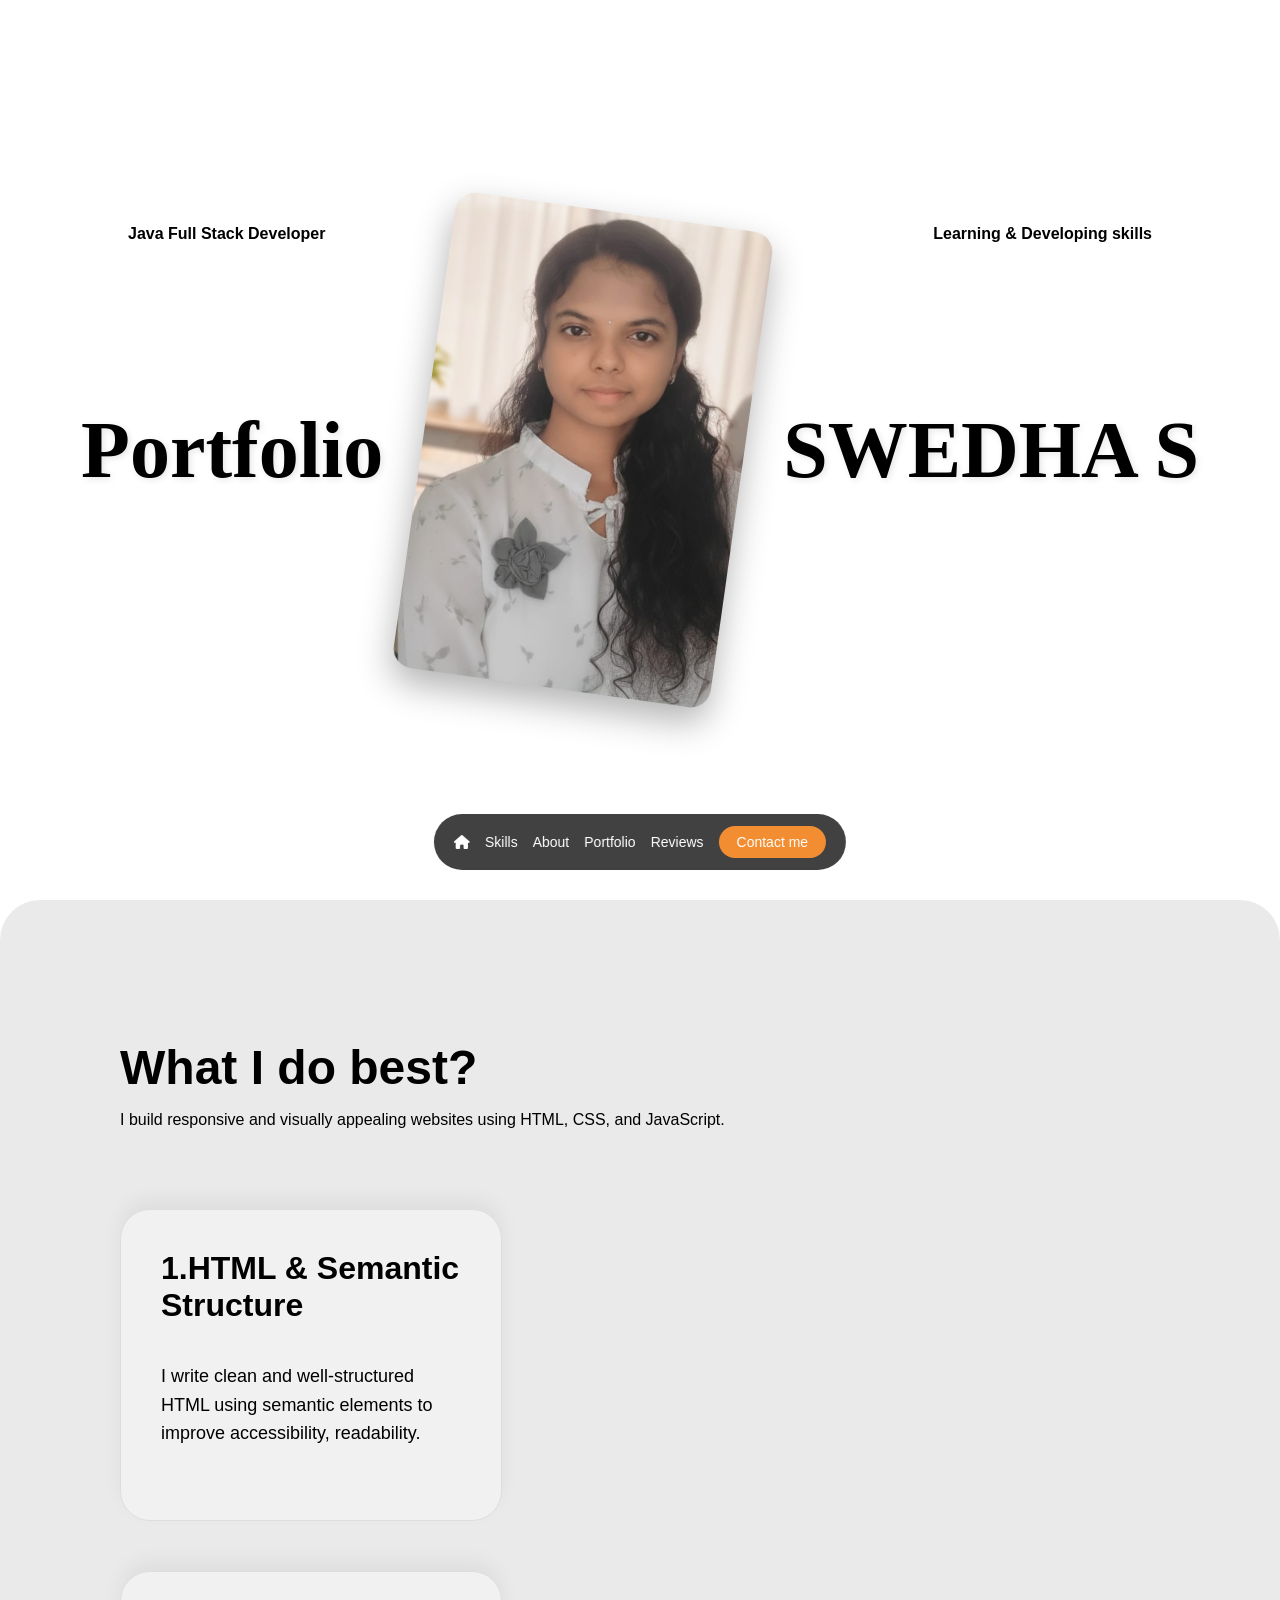
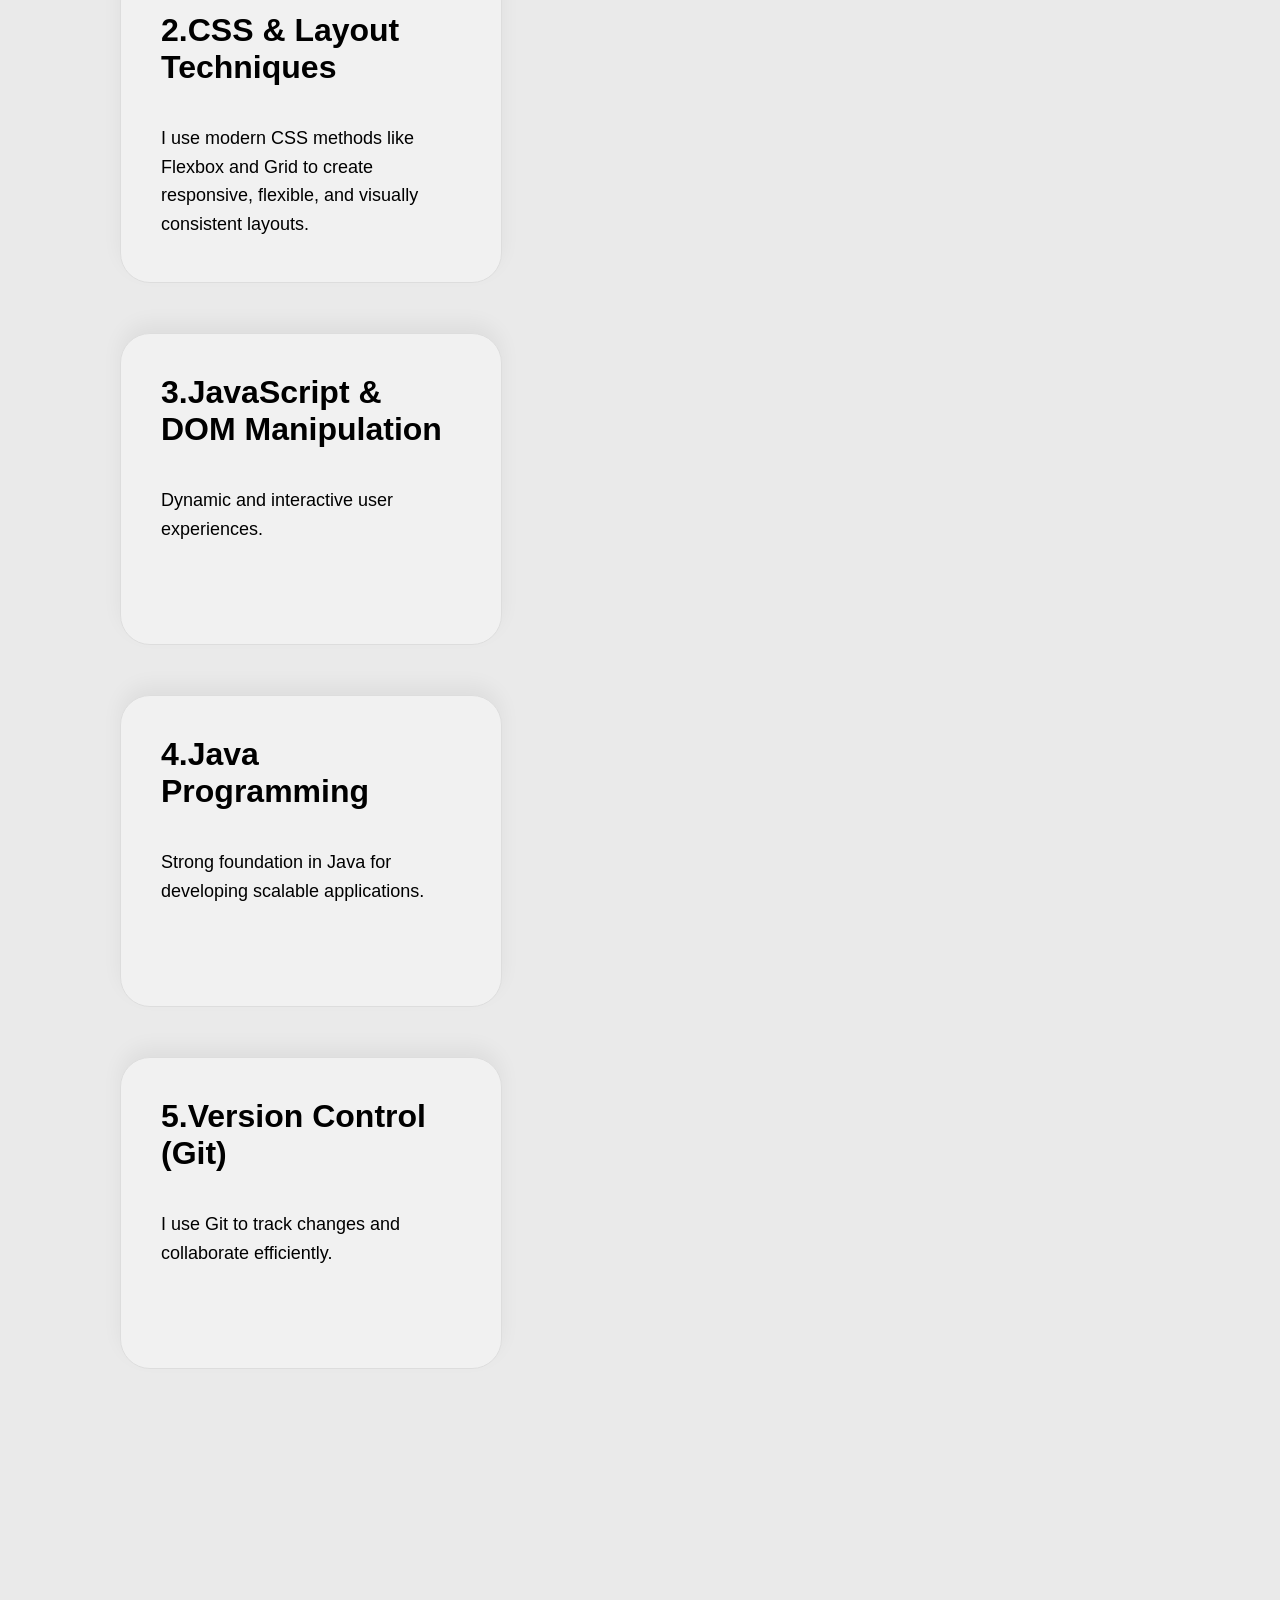
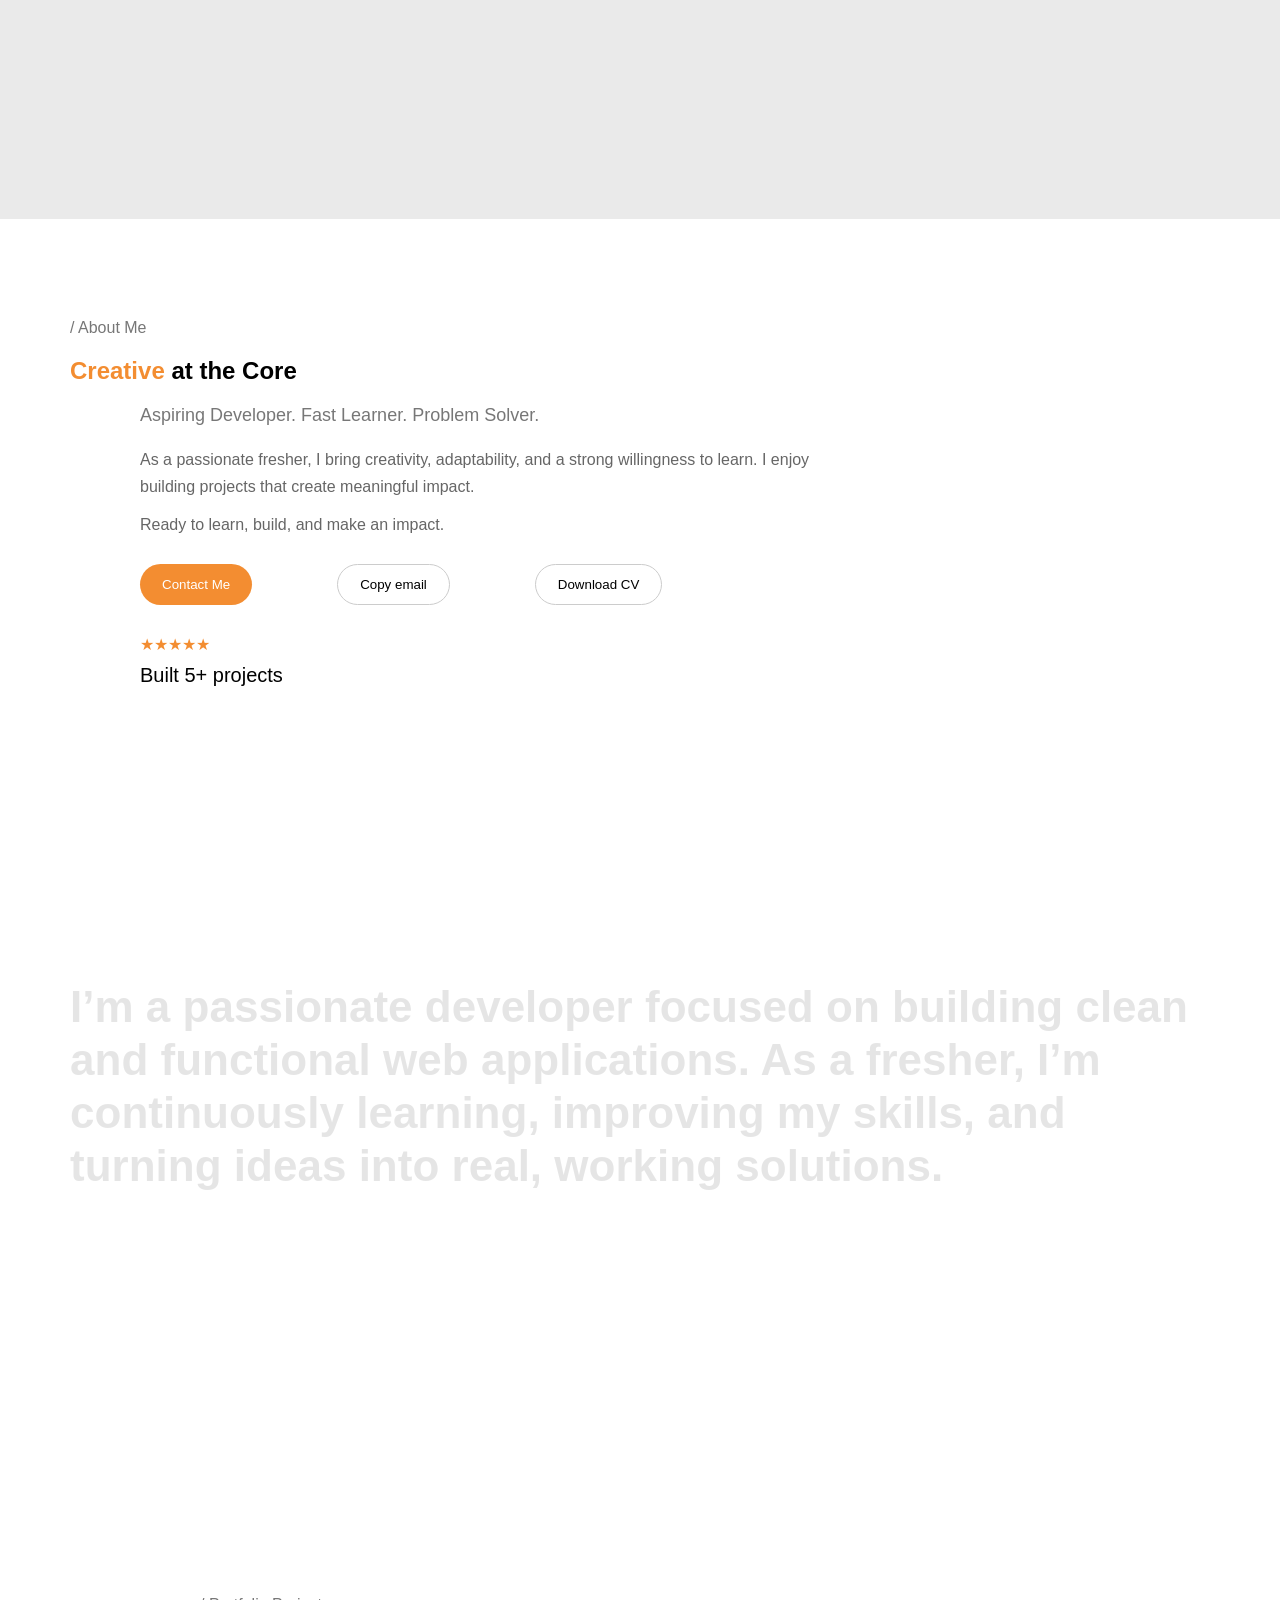
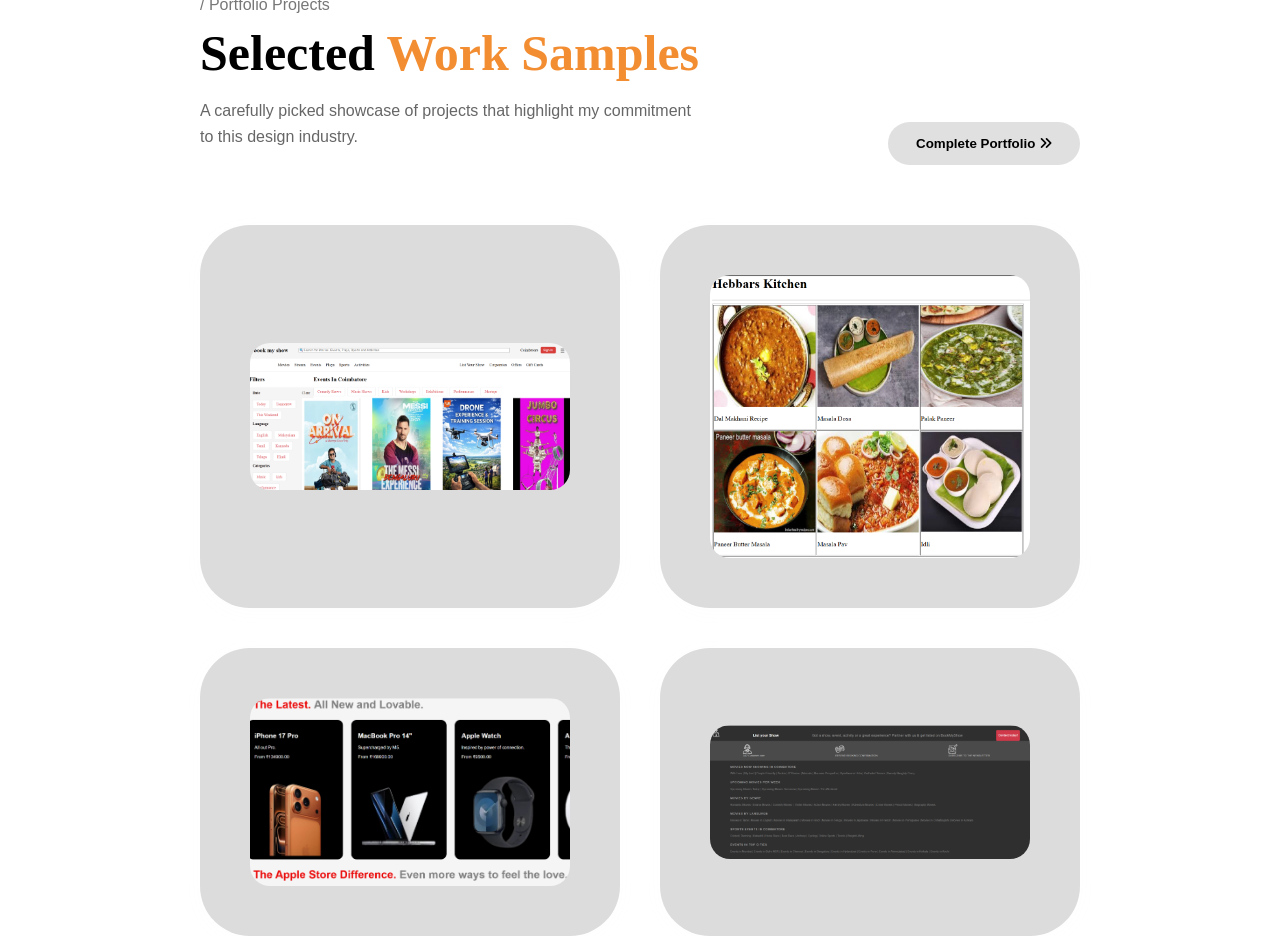
==== commit c638a533: "project" ====
--- a/Portfolio.html
+++ b/Portfolio.html
@@ -11,7 +11,7 @@
         body {
             margin: 0;
             font-family: 'Segoe UI', Arial, sans-serif;
-            background-color: #ccc;
+            background-color: white;
             overflow-x: hidden;
         }
 
@@ -45,7 +45,7 @@
         }
 
         /* HERO SECTION */
-        .hero {
+        #hero {
             height: 100vh;
             display: flex;
             justify-content: center;
@@ -96,7 +96,6 @@
             position: relative;
             z-index: 999;
             perspective: 1200px;
-            /* Enhanced depth */
             background: transparent;
         }
 
@@ -137,7 +136,7 @@
         }
 
         /* SKILLS SECTION */
-        .skills-container {
+        #skills-container {
             background: #eaeaea;
             border-radius: 40px 40px 0 0;
             padding: 100px 50px;
@@ -211,8 +210,8 @@
             top: 150px;
         }
 
-        .about-section {
-            background: #f3f3f3;
+        #about-section {
+            /* background: #f3f3f3; */
             padding: 100px 70px;
         }
 
@@ -296,21 +295,116 @@
             display: flex;
             gap: 15px;
         }
+
+        /* REVEAL SECTION STYLES */
+        .reveal-container {
+            padding: 150px 70px;
+            /* background: #eaeaea; */
+            min-height: 51vh;
+            /* Gives room for the scroll effect to work */
+        }
+
+        .reveal-text {
+            font-size: 44px;
+            line-height: 1.2;
+            font-weight: 600;
+            font-family: 'Segoe UI', sans-serif;
+            color: rgba(0, 0, 0, 0.1);
+            /* Light gray base */
+        }
+
+        .reveal-text span {
+            transition: color 0.1s linear;
+        }
+
+        .reveal-text span.active {
+            color: #000;
+            /* Letter becomes black */
+        }
+
+        /* PROJECTS SECTION - POST REVEAL */
+        #projects-section {
+            margin-left: 200px;
+            margin-right: 200px;
+            position: relative;
+            z-index: 5;
+            margin-top: 50px;
+        }
+
+        .projects-header {
+            margin-bottom: 60px;
+            display: flex;
+            justify-content: space-between;
+            align-items: flex-end;
+        }
+
+        .projects-header h2 {
+            font-size: 50px;
+            margin: 10px 0;
+            font-family: Georgia, serif;
+        }
+
+        .projects-btn {
+            background: #e0e0e0;
+            border: none;
+            padding: 14px 28px;
+            border-radius: 40px;
+            cursor: pointer;
+            font-weight: 600;
+            transition: background 0.3s;
+        }
+
+        .projects-btn:hover {
+            background: #d0d0d0;
+        }
+
+        .projects-grid {
+            display: grid;
+            grid-template-columns: repeat(2, 1fr);
+            gap: 40px;
+        }
+
+        .project-card {
+            background: #dcdcdc;
+            border-radius: 50px;
+            /* Large rounded corners from image */
+            padding: 50px;
+            display: flex;
+            justify-content: center;
+            align-items: center;
+            box-shadow: 0 4px 20px rgba(236, 226, 226, 0.03);
+            transition: transform 0.5s cubic-bezier(0.2, 1, 0.3, 1);
+        }
+
+        .project-card:hover {
+            transform: scale(1.02);
+        }
+
+        .project-card img {
+            width: 100%;
+            border-radius: 20px;
+            filter: grayscale(10%);
+            transition: filter 0.3s;
+        }
+
+        .project-card:hover img {
+            filter: grayscale(0%);
+        }
     </style>
 </head>
 
 <body>
 
     <nav>
-        <i class="fa-solid fa-house" style="color:white;"></i>
-        <a href="#">Skills</a>
-        <a href="#">About</a>
-        <a href="#">Portfolio</a>
-        <a href="#">Reviews</a>
-        <a href="#" class="contact">Contact me</a>
+        <a href=""><i class="fa-solid fa-house" style="color:white;"></i></a>
+        <a href="#skills-container">Skills</a>
+        <a href="#about-section">About</a>
+        <a href="#projects-section">Portfolio</a>
+        <a href="">Reviews</a>
+        <a href="" class="contact">Contact me</a>
     </nav>
 
-    <div class="hero">
+    <div id="hero">
         <video autoplay muted loop class="bg-video">
             <source src="bgvideo.mp4" type="video/mp4">
         </video>
@@ -337,32 +431,38 @@
         </div>
     </div>
 
-    <div class="skills-container">
+    <div id="skills-container">
         <div class="intro-text">
             <h2>What I do best?</h2>
-            <p>I build responsive and visually appealing websites using HTML, CSS, and JavaScript. I focus on creating
-                clean layouts that work smoothly across different devices and screen sizes.</p>
+            <p>I build responsive and visually appealing websites using HTML, CSS, and JavaScript.</p>
         </div>
 
         <div class="card">
             <h3>1.HTML & Semantic Structure</h3>
-            <p>Clean and accessible structure.</p>
-        </div>
-
+            <p>I write clean and well-structured HTML using semantic elements to improve accessibility, readability.</p>
+        </div>
         <div class="card">
             <h3>2.CSS & Layout Techniques</h3>
-            <p>Responsive designs with Flex and Grid.</p>
-        </div>
-
+            <p>I use modern CSS methods like Flexbox and Grid to create responsive, flexible, and visually consistent
+                layouts.</p>
+        </div>
         <div class="card">
             <h3>3.JavaScript & DOM Manipulation</h3>
             <p>Dynamic and interactive user experiences.</p>
         </div>
+        <div class="card">
+            <h3>4.Java Programming</h3>
+            <p>Strong foundation in Java for developing scalable applications.</p>
+        </div>
+        <div class="card">
+            <h3>5.Version Control (Git)</h3>
+            <p>I use Git to track changes and collaborate efficiently.</p>
+        </div>
 
         <div style="height: 300px;"></div>
     </div>
 
-    <div class="about-section">
+    <div id="about-section">
         <div class="about-small">/ About Me</div>
         <h2><span class="orange">Creative</span> at the Core</h2>
         <div class="about-sub">Aspiring Developer. Fast Learner. Problem Solver.</div>
@@ -371,55 +471,93 @@
             I enjoy building projects that create meaningful impact.
         </p>
         <p class="about-last">Ready to learn, build, and make an impact.</p>
-
         <div class="about-buttons">
-            <button class="primary-btn"><i class="fa-solid fa-calendar"></i> Contact Me</button>
+            <button class="primary-btn">Contact Me</button>
             <button class="outline-btn">Copy email</button>
             <button class="outline-btn">Download CV</button>
         </div>
-
         <div class="stars">★★★★★</div>
         <div class="trust">Built 5+ projects</div>
-
-        <div class="social">
-            <div class="icon"><i class="fa-brands fa-x-twitter"></i></div>
-            <div class="icon"><i class="fa-brands fa-facebook"></i></div>
-            <div class="icon"><i class="fa-brands fa-linkedin-in"></i></div>
-            <div class="icon"><i class="fa-brands fa-instagram"></i></div>
-            <div class="icon"><i class="fa-solid fa-paper-plane"></i></div>
+    </div>
+
+    <div class="reveal-container">
+        <p class="reveal-text" id="revealText">
+            I’m a passionate developer focused on building clean and functional web applications.
+            As a fresher, I’m continuously learning, improving my skills, and turning ideas into real, working
+            solutions.
+        </p>
+    </div>
+
+    <div id="projects-section">
+        <div class="projects-header">
+            <div>
+                <div style="color: #777; margin-bottom: 10px; font-weight: 500;">/ Portfolio Projects</div>
+                <h2>Selected <span class="orange">Work Samples</span></h2>
+                <p style="color: #666; max-width: 500px; line-height: 1.6;">A carefully picked showcase of projects that
+                    highlight my commitment to this design industry.</p>
+            </div>
+            <button class="projects-btn">Complete Portfolio <i class="fa-solid fa-angles-right"></i></button>
+        </div>
+
+        <div class="projects-grid">
+            <div class="project-card"><img src="project3.png" alt="Work Sample"></div>
+            <div class="project-card"><img src="project2.png" alt="Work Sample"></div>
+            <div class="project-card"><img src="project1.png" alt="Work Sample"></div>
+            <div class="project-card"><img src="project4.png" alt="Work Sample"></div>
         </div>
     </div>
 
     <script>
         const box = document.getElementById("box");
         const inner = box.querySelector(".card-inner");
+        const revealContainer = document.querySelector(".reveal-container");
+        const revealText = document.getElementById("revealText");
+
+        // PRE-PROCESS REVEAL TEXT: Wrap each letter in a span
+        const originalText = revealText.textContent.trim();
+        revealText.innerHTML = originalText.split("").map(char => `<span>${char}</span>`).join("");
+        const characters = revealText.querySelectorAll("span");
 
         window.addEventListener("scroll", () => {
             const s = window.scrollY;
             const stopPoint = 600;
 
-            // Phase 1: Move to initial spot (0 to 1)
+            // --- PROFILE BOX ANIMATION ---
             const progress = Math.min(s / stopPoint, 1);
-
-            // Phase 2: Starts after stopPoint (600px). 
-            // Divided by 1200 to make the movement longer/slower as you scroll.
             const furtherProgress = Math.max(0, (s - stopPoint) / 1200);
 
-            // Horizontal stays at target, Vertical increases significantly (650 + 1200)
+            const revealTop = revealContainer.offsetTop;
+            const maxTravelY = revealTop - (window.innerHeight / 2) - 250;
+
             const x = progress * 400;
-            const y = (progress * 650) + (furtherProgress * 1200);
+            const y = Math.min((progress * 650) + (furtherProgress * 1200), maxTravelY);
 
             const scale = 1 - (progress * 0.4);
             const rotateZ = 8 - (progress * 8);
-
-            // Flip rotation (up to 180 degrees)
             const flipY = Math.min(furtherProgress * 400, 180);
 
-            // Apply movement to main box
             box.style.transform = `translate(${x}px, ${y}px) scale(${scale}) rotate(${rotateZ}deg)`;
-
-            // Apply flip to inner face
             inner.style.transform = `rotateY(${flipY}deg)`;
+
+            // --- LETTER-BY-LETTER REVEAL LOGIC ---
+            // Starts the reveal when the section is 200px from the top of the screen
+            const containerStart = revealTop - 500;
+            const containerRange = revealContainer.offsetHeight;
+
+            // Calculate percentage (0 to 1) based on the section's position
+            let revealPercent = (s - containerStart) / (containerRange * 0.7);
+            revealPercent = Math.max(0, Math.min(1, revealPercent));
+
+            const totalChars = characters.length;
+            const charsToHighlight = Math.floor(revealPercent * totalChars);
+
+            characters.forEach((char, index) => {
+                if (index < charsToHighlight) {
+                    char.classList.add("active");
+                } else {
+                    char.classList.remove("active");
+                }
+            });
         });
     </script>
 
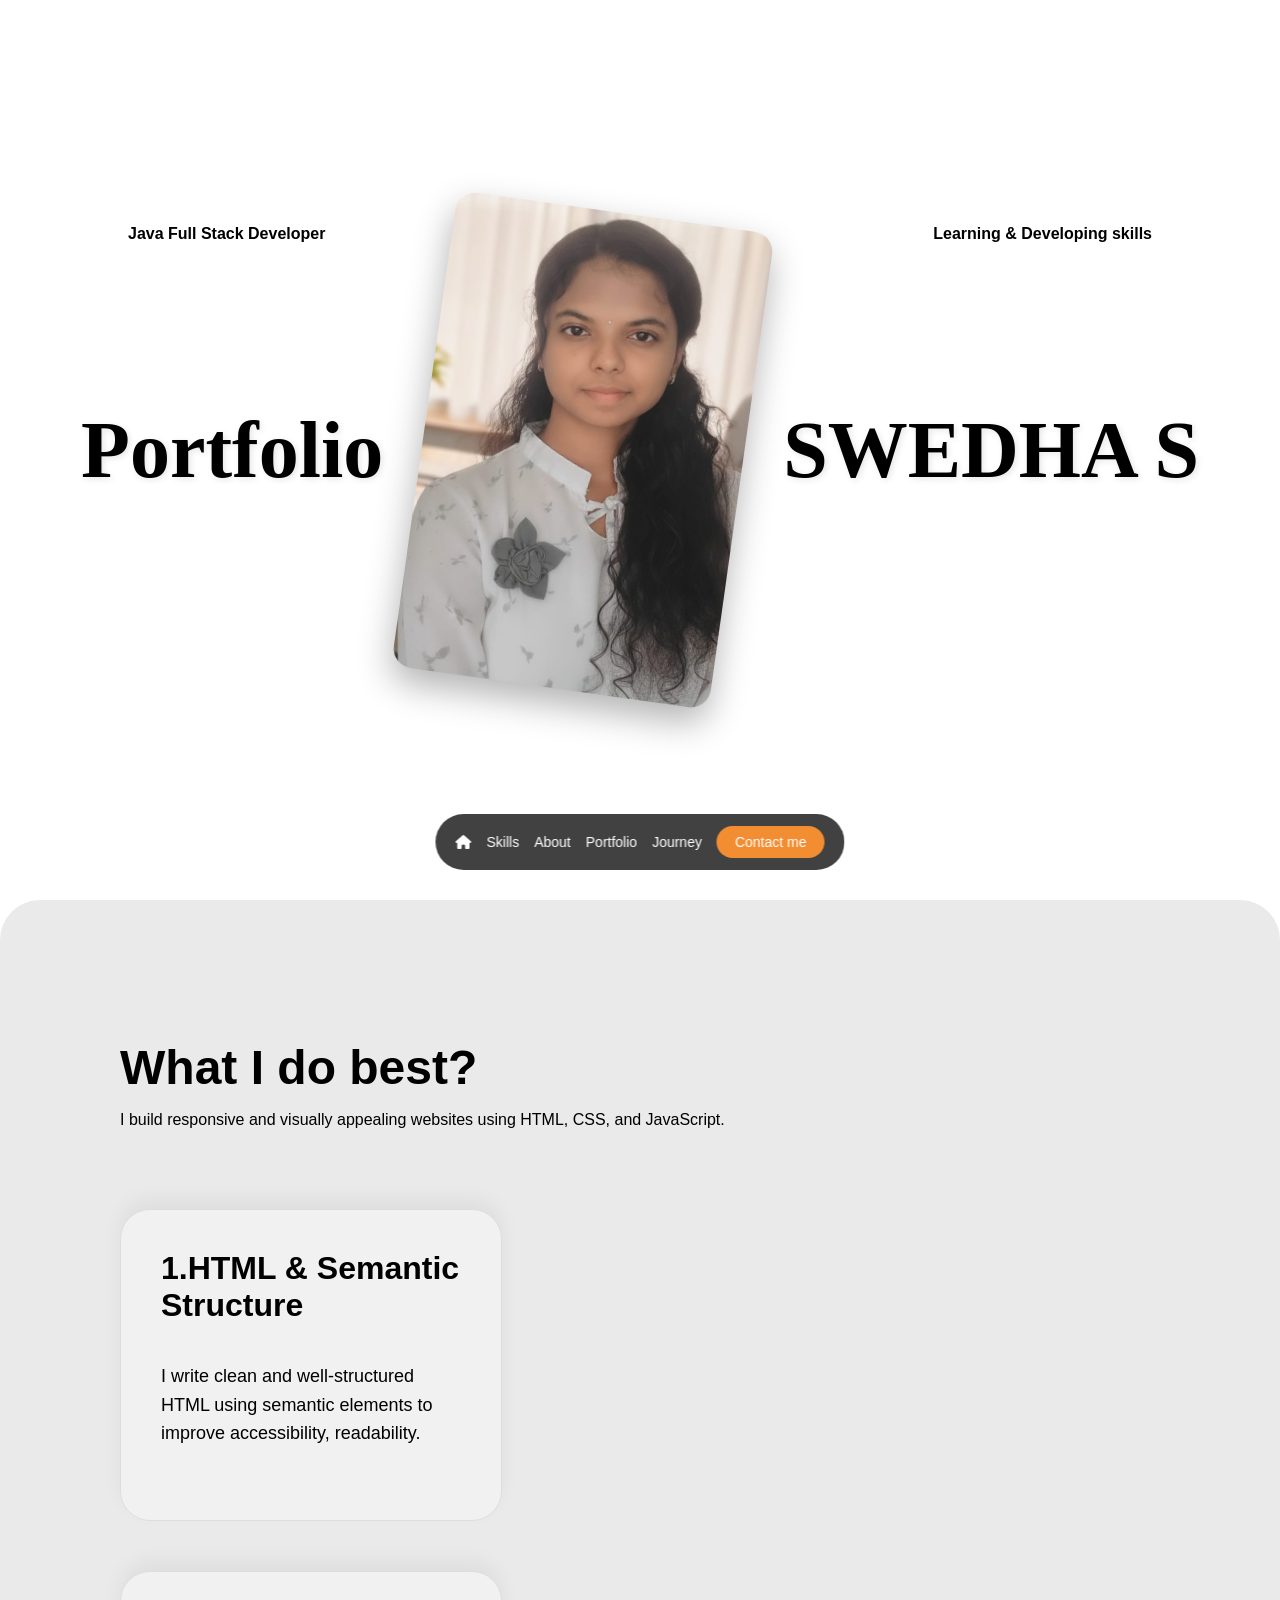
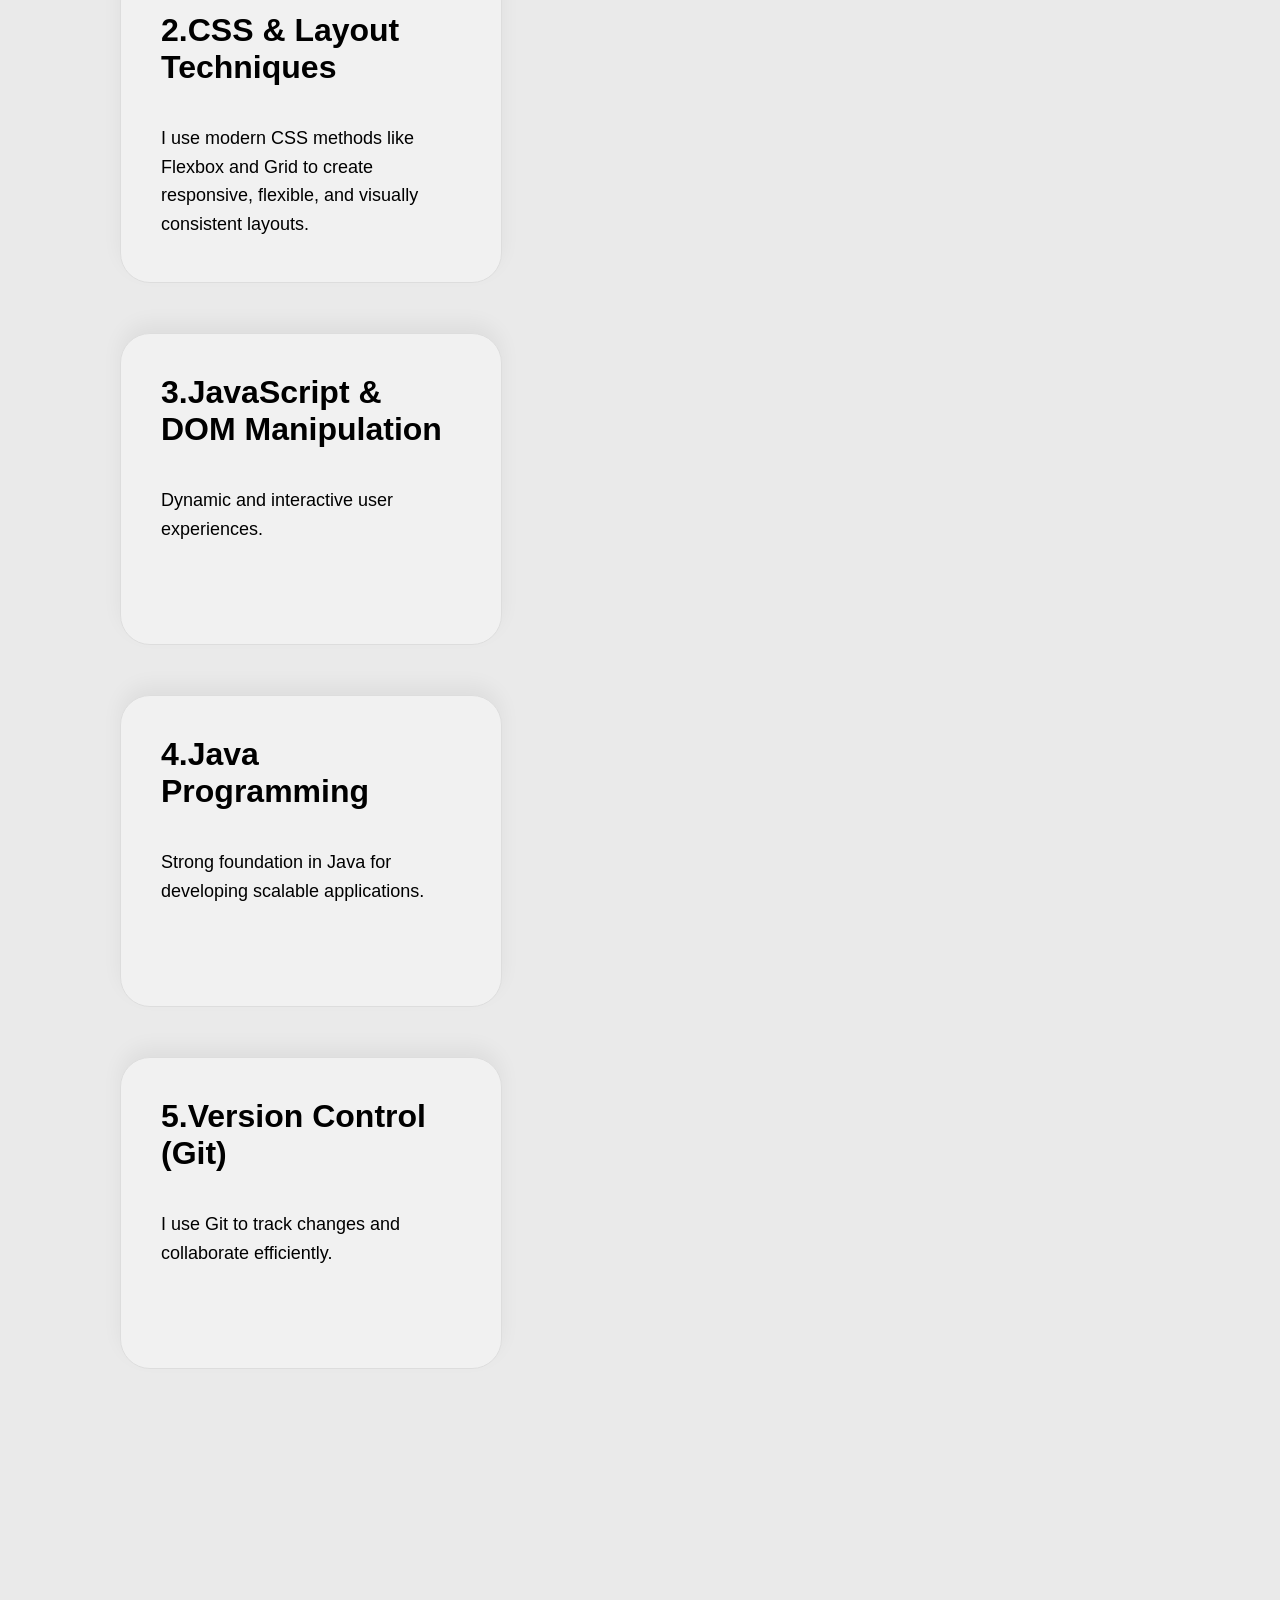
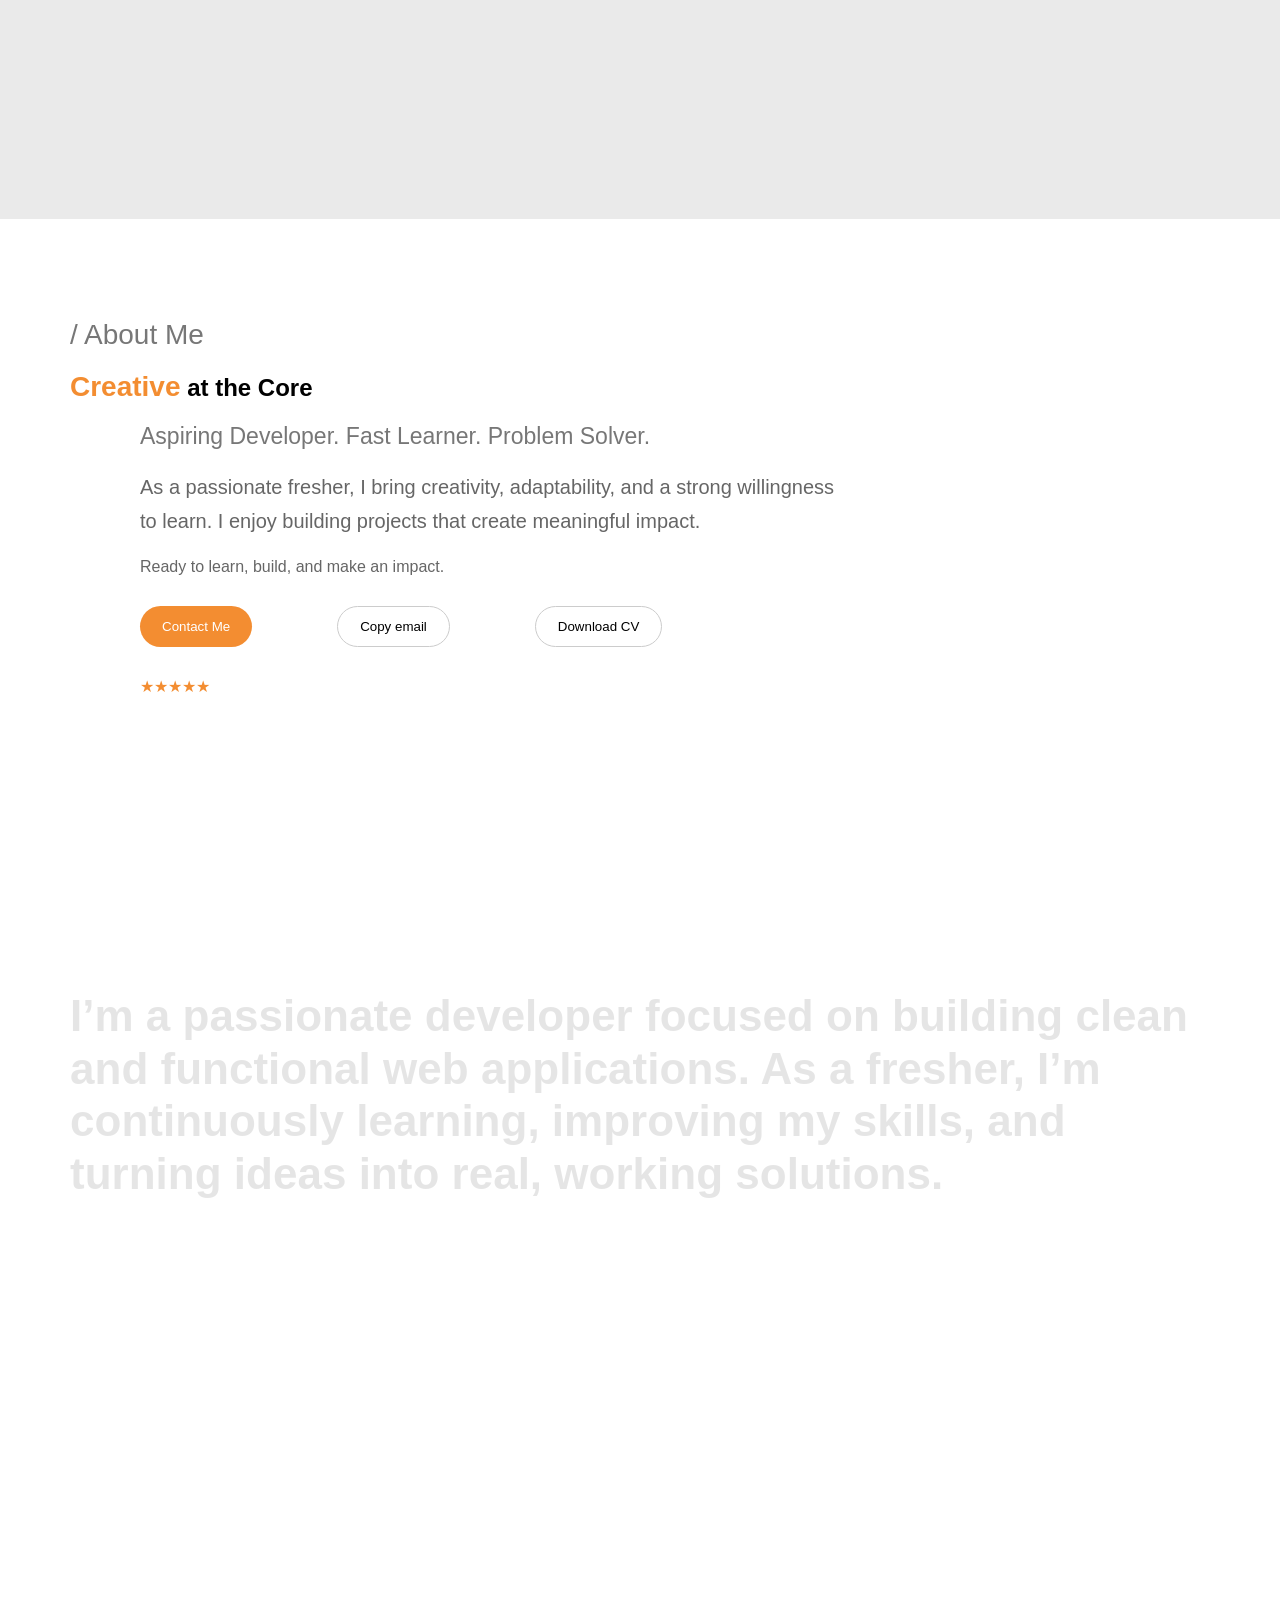
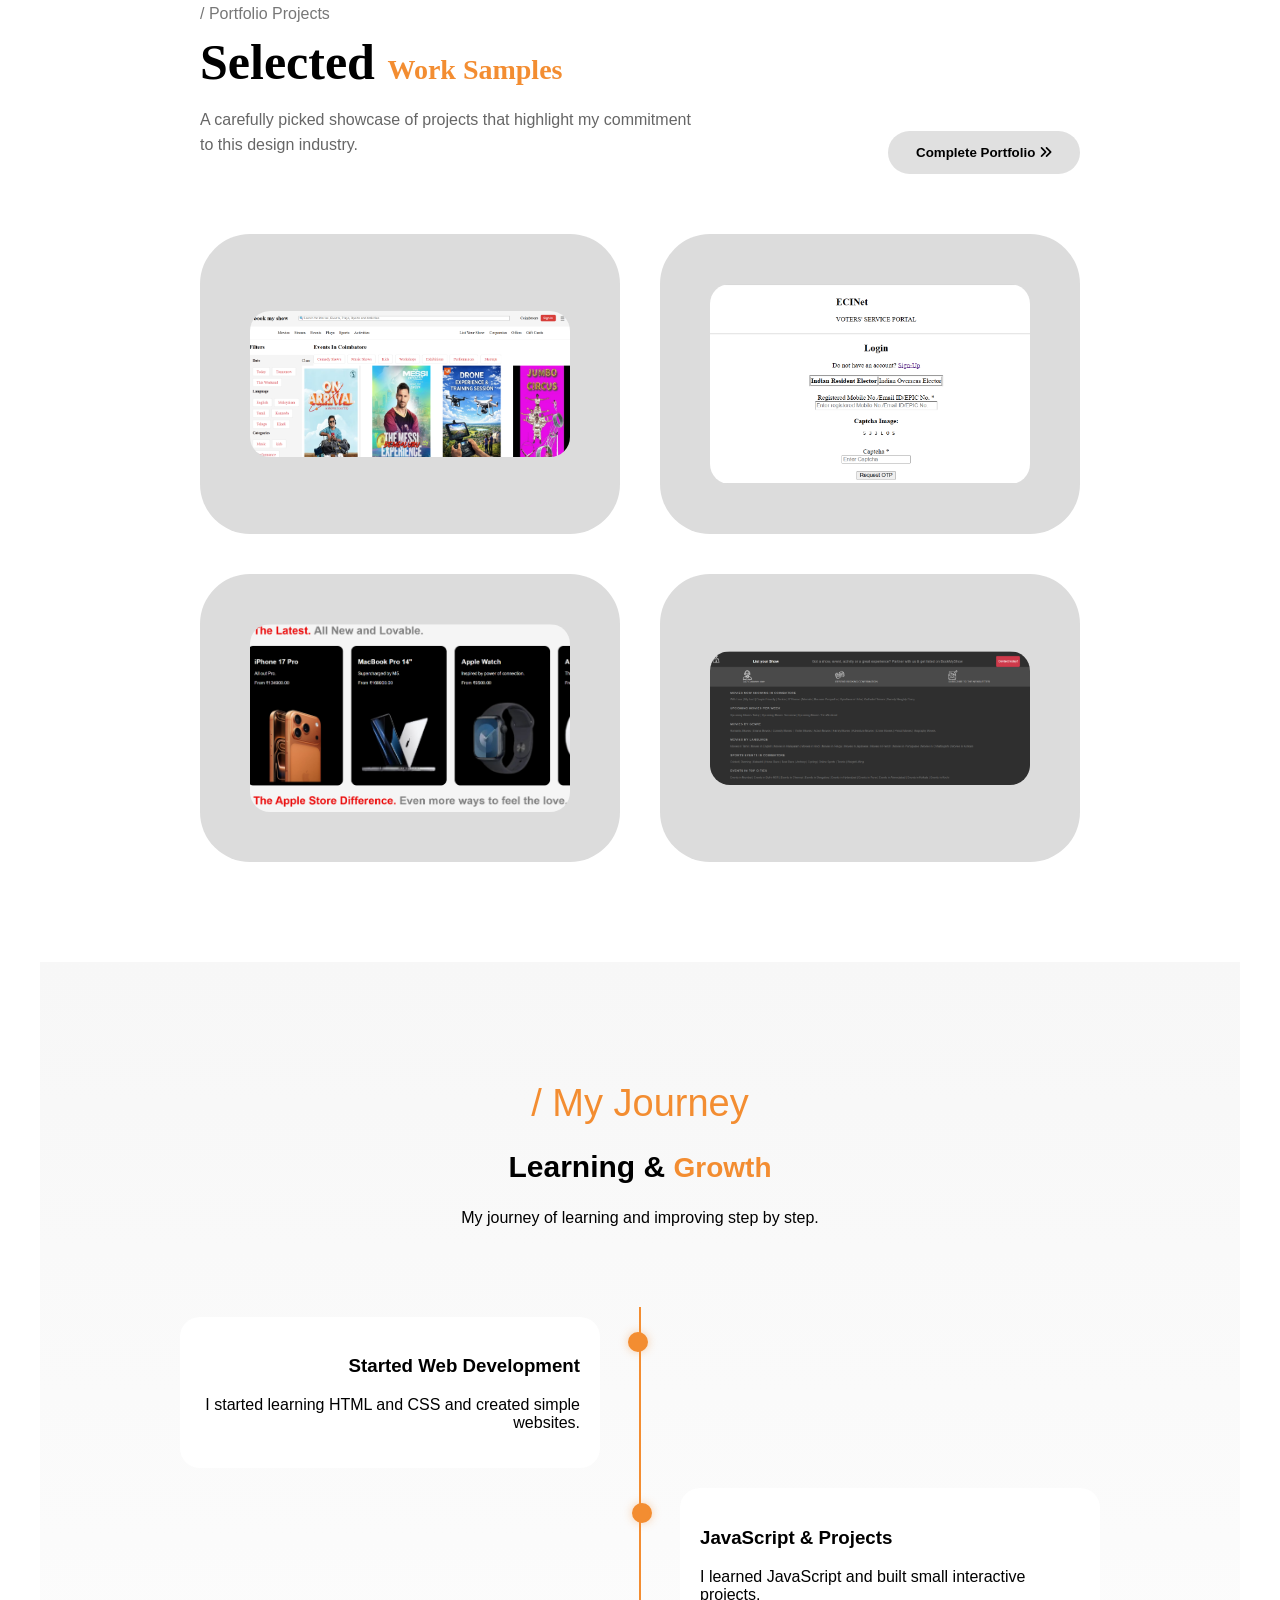
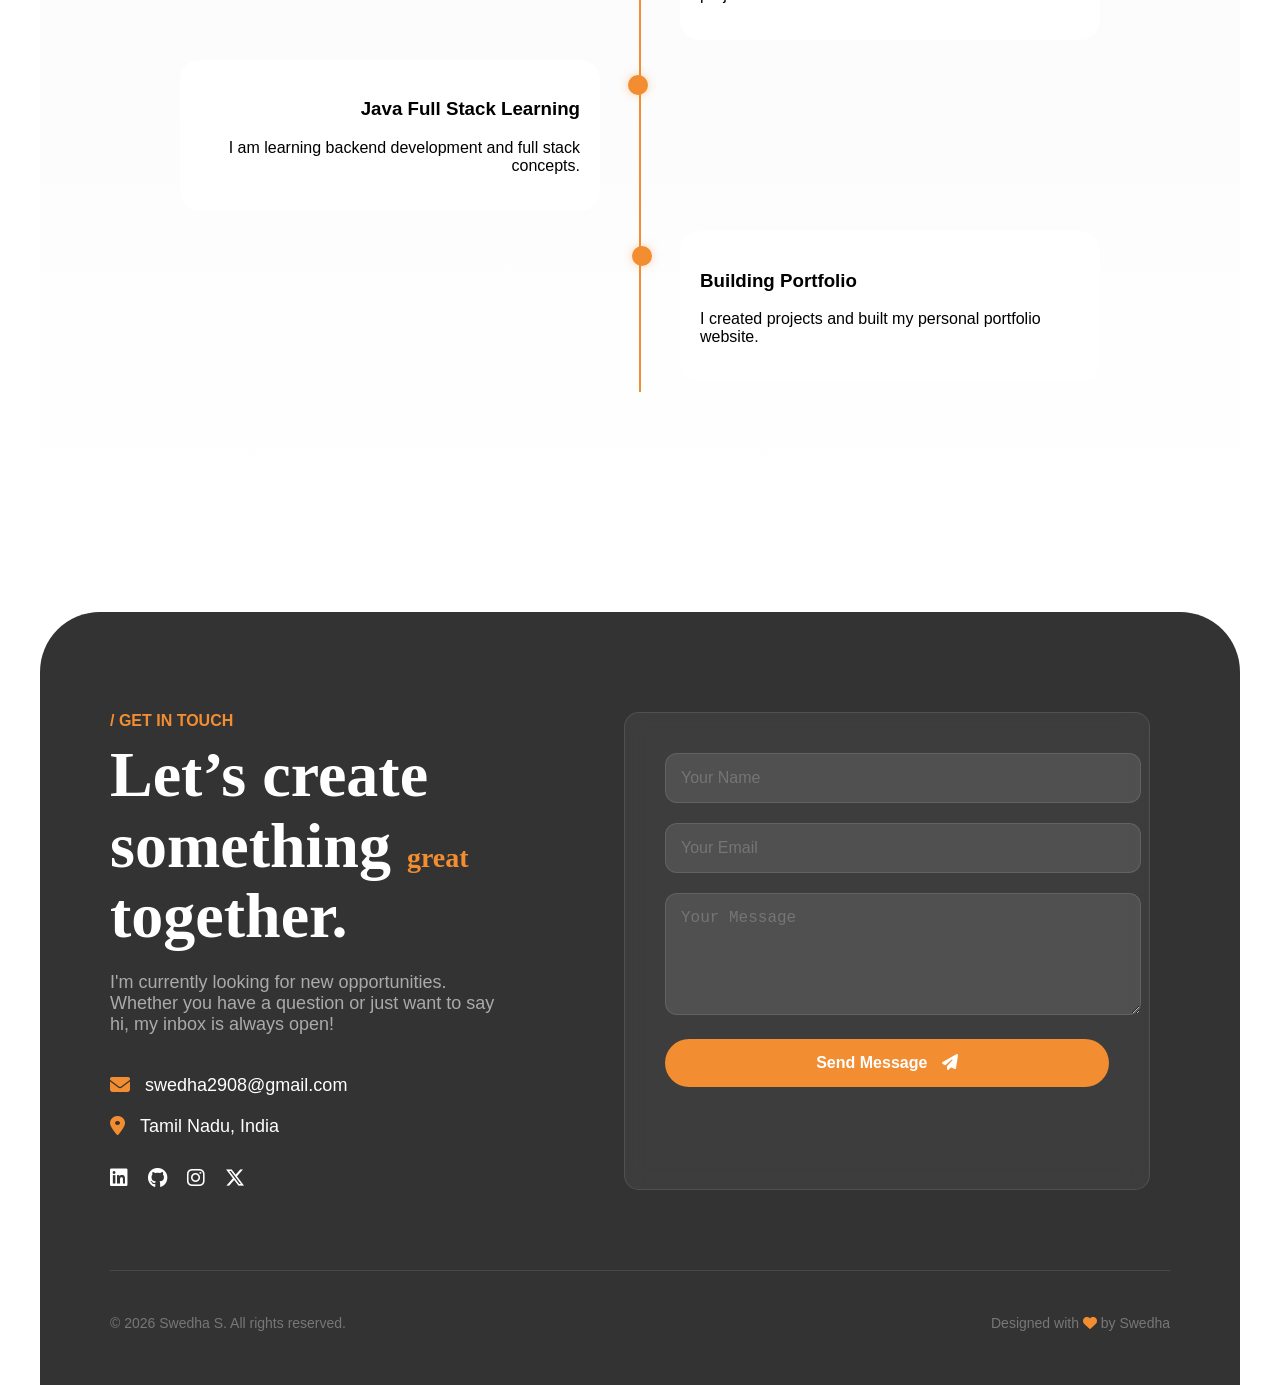
==== commit 7857ced0: "portfolio" ====
--- a/Portfolio.html
+++ b/Portfolio.html
@@ -211,11 +211,11 @@
         }
 
         #about-section {
-            /* background: #f3f3f3; */
             padding: 100px 70px;
         }
 
         .about-small {
+            font-size: 28px;
             color: #777;
             margin-bottom: 20px;
         }
@@ -227,6 +227,7 @@
         }
 
         .orange {
+            font-size: 28px;
             color: #f38d31;
         }
 
@@ -234,10 +235,11 @@
             margin-left: 70px;
             margin-top: 15px;
             color: #777;
-            font-size: 18px;
+            font-size: 23px;
         }
 
         .about-desc {
+            font-size: 20px;
             margin-left: 70px;
             margin-top: 20px;
             max-width: 700px;
@@ -283,25 +285,11 @@
             color: #f38d31;
         }
 
-        .trust {
-            margin-left: 70px;
-            margin-top: 10px;
-            font-size: 20px;
-        }
-
-        .social {
-            margin-left: 70px;
-            margin-top: 20px;
-            display: flex;
-            gap: 15px;
-        }
-
+    
         /* REVEAL SECTION STYLES */
         .reveal-container {
             padding: 150px 70px;
-            /* background: #eaeaea; */
             min-height: 51vh;
-            /* Gives room for the scroll effect to work */
         }
 
         .reveal-text {
@@ -310,7 +298,6 @@
             font-weight: 600;
             font-family: 'Segoe UI', sans-serif;
             color: rgba(0, 0, 0, 0.1);
-            /* Light gray base */
         }
 
         .reveal-text span {
@@ -319,10 +306,9 @@
 
         .reveal-text span.active {
             color: #000;
-            /* Letter becomes black */
-        }
-
-        /* PROJECTS SECTION - POST REVEAL */
+        }
+
+        /* PROJECTS SECTION */
         #projects-section {
             margin-left: 200px;
             margin-right: 200px;
@@ -354,10 +340,6 @@
             transition: background 0.3s;
         }
 
-        .projects-btn:hover {
-            background: #d0d0d0;
-        }
-
         .projects-grid {
             display: grid;
             grid-template-columns: repeat(2, 1fr);
@@ -367,17 +349,11 @@
         .project-card {
             background: #dcdcdc;
             border-radius: 50px;
-            /* Large rounded corners from image */
             padding: 50px;
             display: flex;
             justify-content: center;
             align-items: center;
-            box-shadow: 0 4px 20px rgba(236, 226, 226, 0.03);
             transition: transform 0.5s cubic-bezier(0.2, 1, 0.3, 1);
-        }
-
-        .project-card:hover {
-            transform: scale(1.02);
         }
 
         .project-card img {
@@ -387,9 +363,231 @@
             transition: filter 0.3s;
         }
 
-        .project-card:hover img {
-            filter: grayscale(0%);
-        }
+        /* --- JOURNEY SECTION - PERMANENT ORANGE --- */
+        #journey-section {
+            margin-top: 100px;
+            margin-right: 40px;
+            margin-left: 40px;
+             margin-bottom: 100px;
+            padding: 120px 20px;
+            background: linear-gradient(180deg, #f7f7f7 0%, #ffffff 100%);
+            overflow: hidden;
+        }
+
+        .journey-header {
+            text-align: center;
+            margin-bottom: 80px;
+        }
+
+        .journey-header h2{
+            font-size: 30px;
+        }
+
+        .timeline {
+            position: relative;
+            max-width: 1000px;
+            margin: 0 auto;
+        }
+
+        /* The central line is now permanently orange */
+        .timeline::after {
+            content: '';
+            position: absolute;
+            width: 2px;
+            background-color: #f38d31; /* Always Orange */
+            top: 0;
+            bottom: 0;
+            left: 50%;
+            margin-left: -1px;
+            z-index: 1;
+        }
+
+        .timeline-item {
+            padding: 10px 40px;
+            position: relative;
+            width: 50%;
+            box-sizing: border-box;
+            opacity: 1; /* Always visible */
+            transform: translateY(0); /* No scroll movement */
+        }
+
+        .timeline-item.left {
+            left: 0;
+            text-align: right;
+        }
+
+        .timeline-item.right {
+            left: 50%;
+            text-align: left;
+        }
+
+        /* Dots are now permanently orange */
+        .circle {
+            position: absolute;
+            width: 16px;
+            height: 16px;
+            background: #f38d31; /* Always Orange */
+            border: 2px solid #f38d31;
+            top: 25px;
+            border-radius: 50%;
+            z-index: 3;
+            box-shadow: 0 0 10px rgba(243, 141, 49, 0.4);
+        }
+
+        .left .circle { right: -8px; }
+        .right .circle { left: -8px; }
+
+        .timeline-item .content {
+             background: white;
+            padding: 20px;
+            border-radius: 20px;
+            transition: background 0.3s;
+        }
+
+        .timeline-item:hover .content {
+            box-shadow: 0 5px 15px rgba(0,0,0,0.05);
+        }
+
+        /* CONTACT SECTION */
+       #contact-section {
+            margin-right: 40px;
+            margin-left: 40px;
+            background-color: #333333;
+            color: white;
+            padding: 100px 70px 40px 70px;
+            border-radius: 60px 60px 0 0;
+            margin-top: 100px;
+        }
+
+        .contact-container {
+            display: flex;
+            justify-content: space-between;
+            gap: 50px;
+            flex-wrap: wrap;
+        }
+
+        .contact-info {
+            flex: 1;
+            min-width: 300px;
+        }
+
+        .contact-info h2 {
+            font-size: 64px;
+            font-family: Georgia, serif;
+            margin: 0 0 20px 0;
+            line-height: 1.1;
+        }
+
+        .contact-info p {
+            color: #aaa;
+            font-size: 18px;
+            max-width: 400px;
+            margin-bottom: 40px;
+        }
+
+        .contact-details {
+            list-style: none;
+            padding: 0;
+        }
+
+        .contact-details li {
+            margin-bottom: 20px;
+            display: flex;
+            align-items: center;
+            gap: 15px;
+            font-size: 18px;
+        }
+
+        .contact-details i {
+            color: #f38d31;
+            font-size: 20px;
+        }
+
+        /* Form Styling */
+        .contact-form {
+            margin-left: 20px;
+            margin-right: 20px;
+            flex: 1;
+            min-width: 300px;
+            background: rgba(255, 255, 255, 0.05);
+            padding: 40px;
+            border-radius: 15px;
+            backdrop-filter: blur(10px);
+            border: 1px solid rgba(255, 255, 255, 0.1);
+        }
+
+        .form-group {
+            margin-bottom: 20px;
+        }
+
+        .form-group input, .form-group textarea {
+
+            width: 100%;
+            padding: 15px;
+            background: rgba(255, 255, 255, 0.1);
+            border: 1px solid rgba(255, 255, 255, 0.1);
+            border-radius: 12px;
+            color: white;
+            font-size: 16px;
+            outline: none;
+            transition: border 0.3s;
+        }
+
+        .form-group input:focus, .form-group textarea:focus {
+            border-color: #f38d31;
+        }
+
+        .submit-btn {
+            background: #f38d31;
+            color: white;
+            border: none;
+            padding: 15px 40px;
+            border-radius: 30px;
+            font-weight: bold;
+            cursor: pointer;
+            font-size: 16px;
+            width: 100%;
+            transition: transform 0.3s, background 0.3s;
+        }
+
+        .submit-btn:hover {
+            background: #ff9d47;
+            transform: translateY(-3px);
+        }
+
+        /* Footer Bottom */
+        .footer-bottom {
+            margin-top: 80px;
+            padding-top: 30px;
+            border-top: 1px solid rgba(255, 255, 255, 0.1);
+            display: flex;
+            justify-content: space-between;
+            align-items: center;
+            color: #777;
+            font-size: 14px;
+        }
+
+        .social-links {
+            display: flex;
+            gap: 20px;
+        }
+
+        .social-links a {
+            color: white;
+            font-size: 20px;
+            transition: color 0.3s, transform 0.3s;
+        }
+
+        .social-links a:hover {
+            color: #f38d31;
+            transform: translateY(-5px);
+        }
+
+        @media (max-width: 768px) {
+            #contact-section { padding: 60px 30px; }
+            .contact-info h2 { font-size: 40px; }
+        }
+
     </style>
 </head>
 
@@ -400,8 +598,8 @@
         <a href="#skills-container">Skills</a>
         <a href="#about-section">About</a>
         <a href="#projects-section">Portfolio</a>
-        <a href="">Reviews</a>
-        <a href="" class="contact">Contact me</a>
+        <a href="#journey-section">Journey</a>
+        <a href="#contact-section" class="contact">Contact me</a>
     </nav>
 
     <div id="hero">
@@ -443,8 +641,7 @@
         </div>
         <div class="card">
             <h3>2.CSS & Layout Techniques</h3>
-            <p>I use modern CSS methods like Flexbox and Grid to create responsive, flexible, and visually consistent
-                layouts.</p>
+            <p>I use modern CSS methods like Flexbox and Grid to create responsive, flexible, and visually consistent layouts.</p>
         </div>
         <div class="card">
             <h3>3.JavaScript & DOM Manipulation</h3>
@@ -477,7 +674,6 @@
             <button class="outline-btn">Download CV</button>
         </div>
         <div class="stars">★★★★★</div>
-        <div class="trust">Built 5+ projects</div>
     </div>
 
     <div class="reveal-container">
@@ -493,19 +689,102 @@
             <div>
                 <div style="color: #777; margin-bottom: 10px; font-weight: 500;">/ Portfolio Projects</div>
                 <h2>Selected <span class="orange">Work Samples</span></h2>
-                <p style="color: #666; max-width: 500px; line-height: 1.6;">A carefully picked showcase of projects that
-                    highlight my commitment to this design industry.</p>
+                <p style="color: #666; max-width: 500px; line-height: 1.6;">A carefully picked showcase of projects that highlight my commitment to this design industry.</p>
             </div>
             <button class="projects-btn">Complete Portfolio <i class="fa-solid fa-angles-right"></i></button>
         </div>
 
         <div class="projects-grid">
-            <div class="project-card"><img src="project3.png" alt="Work Sample"></div>
-            <div class="project-card"><img src="project2.png" alt="Work Sample"></div>
-            <div class="project-card"><img src="project1.png" alt="Work Sample"></div>
-            <div class="project-card"><img src="project4.png" alt="Work Sample"></div>
+            <div class="project-card"><img src="img3.png" alt="Work Sample"></div>
+            <div class="project-card"><img src="img2.png" alt="Work Sample"></div>
+            <div class="project-card"><img src="img1.png" alt="Work Sample"></div>
+            <div class="project-card"><img src="img4.png" alt="Work Sample"></div>
         </div>
     </div>
+
+    <div id="journey-section">
+        <div class="journey-header">
+            <div style="color: #f38d31; font-size: 38px; margin-bottom: 10px;">/ My Journey</div>
+            <h2>Learning & <span class="orange">Growth</span></h2>
+            <p>My journey of learning and improving step by step.</p>
+        </div>
+
+        <div class="timeline" id="mainTimeline">
+            <div class="timeline-item left">
+                <div class="circle"></div>
+                <div class="content">
+                    <h3>Started Web Development</h3>
+                    <p>I started learning HTML and CSS and created simple websites.</p>
+                </div>
+            </div>
+
+            <div class="timeline-item right">
+                <div class="circle"></div>
+                <div class="content">
+                    <h3>JavaScript & Projects</h3>
+                    <p>I learned JavaScript and built small interactive projects.</p>
+                </div>
+            </div>
+
+            <div class="timeline-item left">
+                <div class="circle"></div>
+                <div class="content">
+                    <h3>Java Full Stack Learning</h3>
+                    <p>I am learning backend development and full stack concepts.</p>
+                </div>
+            </div>
+
+            <div class="timeline-item right">
+                <div class="circle"></div>
+                <div class="content">
+                    <h3>Building Portfolio</h3>
+                    <p>I created projects and built my personal portfolio website.</p>
+                </div>
+            </div>
+        </div>
+    </div>
+
+    <footer id="contact-section">
+        <div class="contact-container">
+            <div class="contact-info">
+                <div style="color: #f38d31; font-weight: 600; margin-bottom: 10px;">/ GET IN TOUCH</div>
+                <h2>Let’s create something <span class="orange">great</span> together.</h2>
+                <p>I'm currently looking for new opportunities. Whether you have a question or just want to say hi, my inbox is always open!</p>
+
+                <ul class="contact-details">
+                    <li><i class="fa-solid fa-envelope"></i> swedha2908@gmail.com</li>
+                    <li><i class="fa-solid fa-location-dot"></i> Tamil Nadu, India</li>
+                </ul>
+
+                <div class="social-links" style="margin-top: 30px;">
+                    <a href="#"><i class="fa-brands fa-linkedin"></i></a>
+                    <a href="#"><i class="fa-brands fa-github"></i></a>
+                    <a href="#"><i class="fa-brands fa-instagram"></i></a>
+                    <a href="#"><i class="fa-brands fa-x-twitter"></i></a>
+                </div>
+            </div>
+
+            <div class="contact-form">
+                <form>
+                    <div class="form-group">
+                        <input type="text" placeholder="Your Name" required>
+                    </div>
+                    <div class="form-group">
+                        <input type="email" placeholder="Your Email" required>
+                    </div>
+                    <div class="form-group">
+                        <textarea rows="5" placeholder="Your Message" required></textarea>
+                    </div>
+                    <button type="submit" class="submit-btn">Send Message <i class="fa-solid fa-paper-plane" style="margin-left: 10px;"></i></button>
+                </form>
+            </div>
+        </div>
+
+        <div class="footer-bottom">
+            <p>&copy; 2026 Swedha S. All rights reserved.</p>
+            <p>Designed with <i class="fa-solid fa-heart" style="color: #f38d31;"></i> by Swedha</p>
+        </div>
+    </footer>
 
     <script>
         const box = document.getElementById("box");
@@ -513,7 +792,7 @@
         const revealContainer = document.querySelector(".reveal-container");
         const revealText = document.getElementById("revealText");
 
-        // PRE-PROCESS REVEAL TEXT: Wrap each letter in a span
+        // PRE-PROCESS REVEAL TEXT
         const originalText = revealText.textContent.trim();
         revealText.innerHTML = originalText.split("").map(char => `<span>${char}</span>`).join("");
         const characters = revealText.querySelectorAll("span");
@@ -522,16 +801,14 @@
             const s = window.scrollY;
             const stopPoint = 600;
 
-            // --- PROFILE BOX ANIMATION ---
+            // PROFILE BOX ANIMATION
             const progress = Math.min(s / stopPoint, 1);
             const furtherProgress = Math.max(0, (s - stopPoint) / 1200);
-
             const revealTop = revealContainer.offsetTop;
             const maxTravelY = revealTop - (window.innerHeight / 2) - 250;
 
             const x = progress * 400;
             const y = Math.min((progress * 650) + (furtherProgress * 1200), maxTravelY);
-
             const scale = 1 - (progress * 0.4);
             const rotateZ = 8 - (progress * 8);
             const flipY = Math.min(furtherProgress * 400, 180);
@@ -539,28 +816,19 @@
             box.style.transform = `translate(${x}px, ${y}px) scale(${scale}) rotate(${rotateZ}deg)`;
             inner.style.transform = `rotateY(${flipY}deg)`;
 
-            // --- LETTER-BY-LETTER REVEAL LOGIC ---
-            // Starts the reveal when the section is 200px from the top of the screen
+            // TEXT REVEAL LOGIC
             const containerStart = revealTop - 500;
             const containerRange = revealContainer.offsetHeight;
-
-            // Calculate percentage (0 to 1) based on the section's position
             let revealPercent = (s - containerStart) / (containerRange * 0.7);
             revealPercent = Math.max(0, Math.min(1, revealPercent));
 
-            const totalChars = characters.length;
-            const charsToHighlight = Math.floor(revealPercent * totalChars);
-
+            const charsToHighlight = Math.floor(revealPercent * characters.length);
             characters.forEach((char, index) => {
-                if (index < charsToHighlight) {
-                    char.classList.add("active");
-                } else {
-                    char.classList.remove("active");
-                }
+                if (index < charsToHighlight) char.classList.add("active");
+                else char.classList.remove("active");
             });
         });
     </script>
 
 </body>
-
 </html>
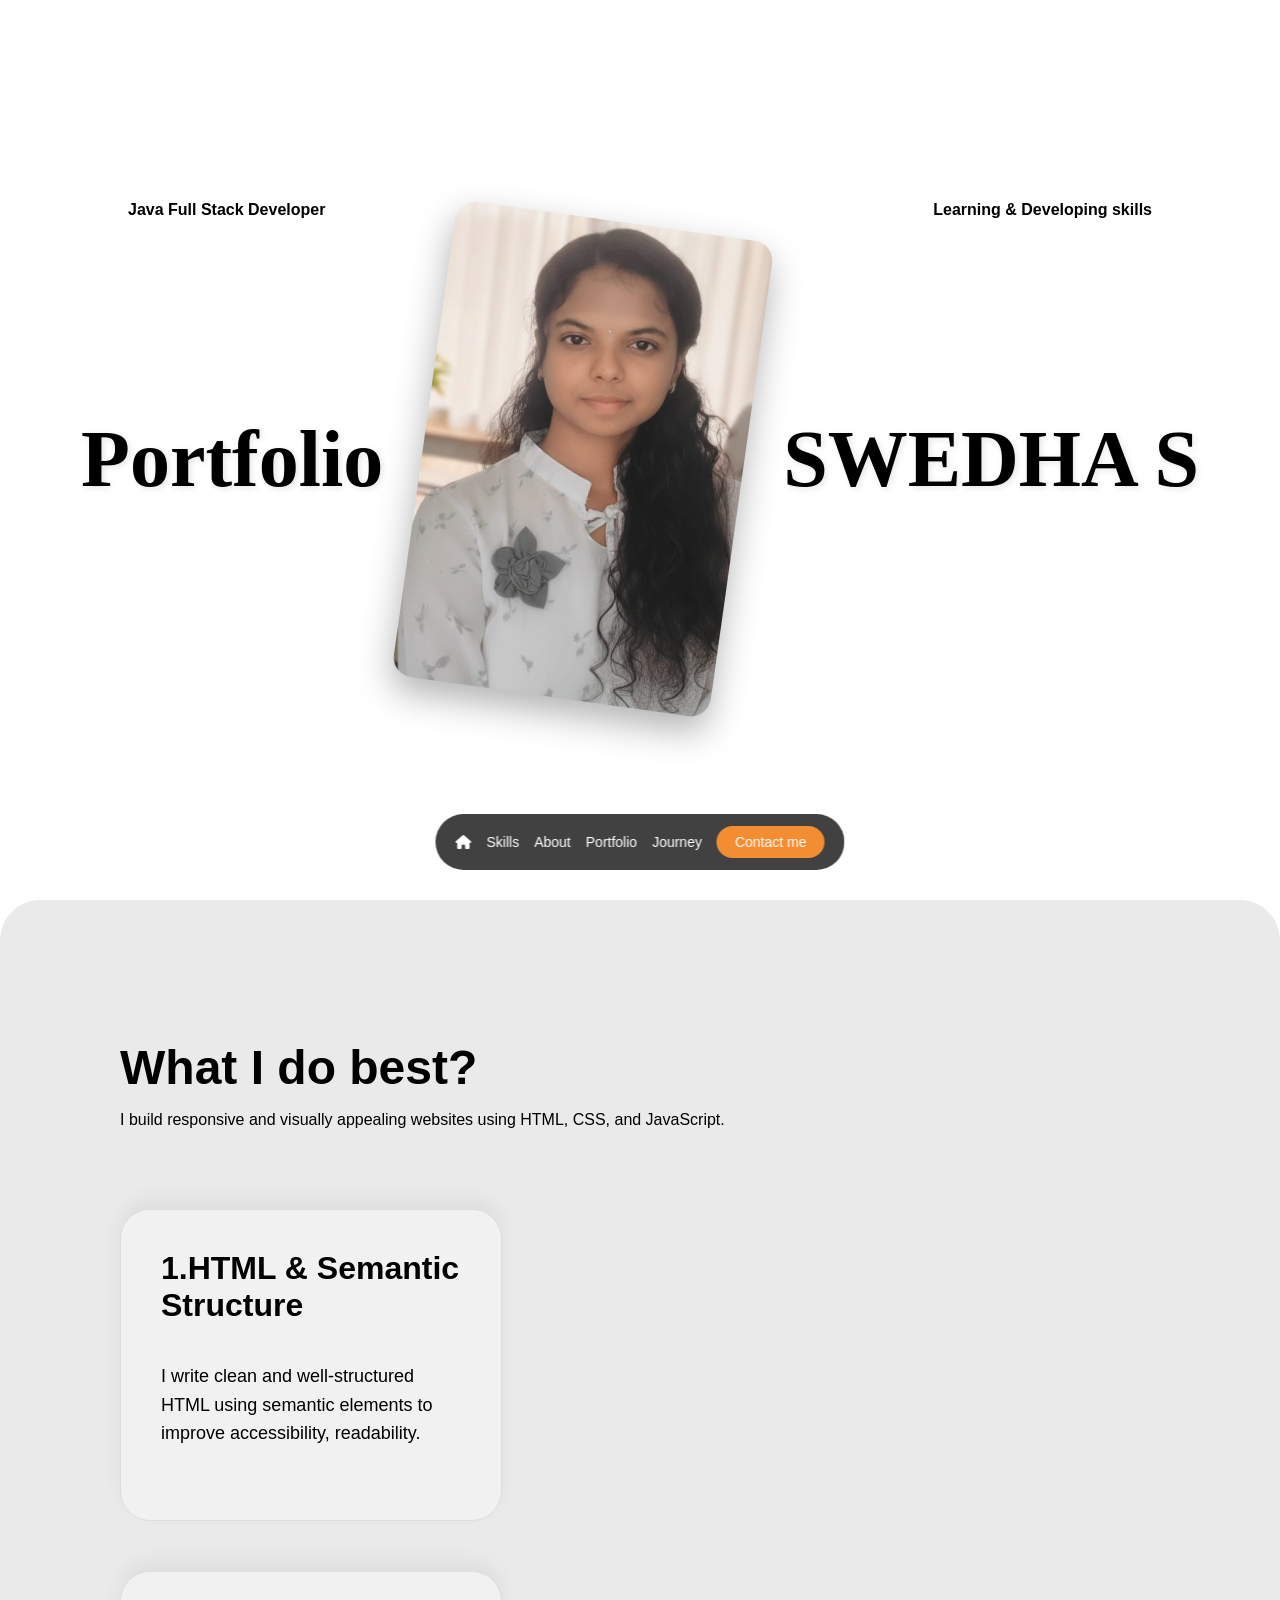
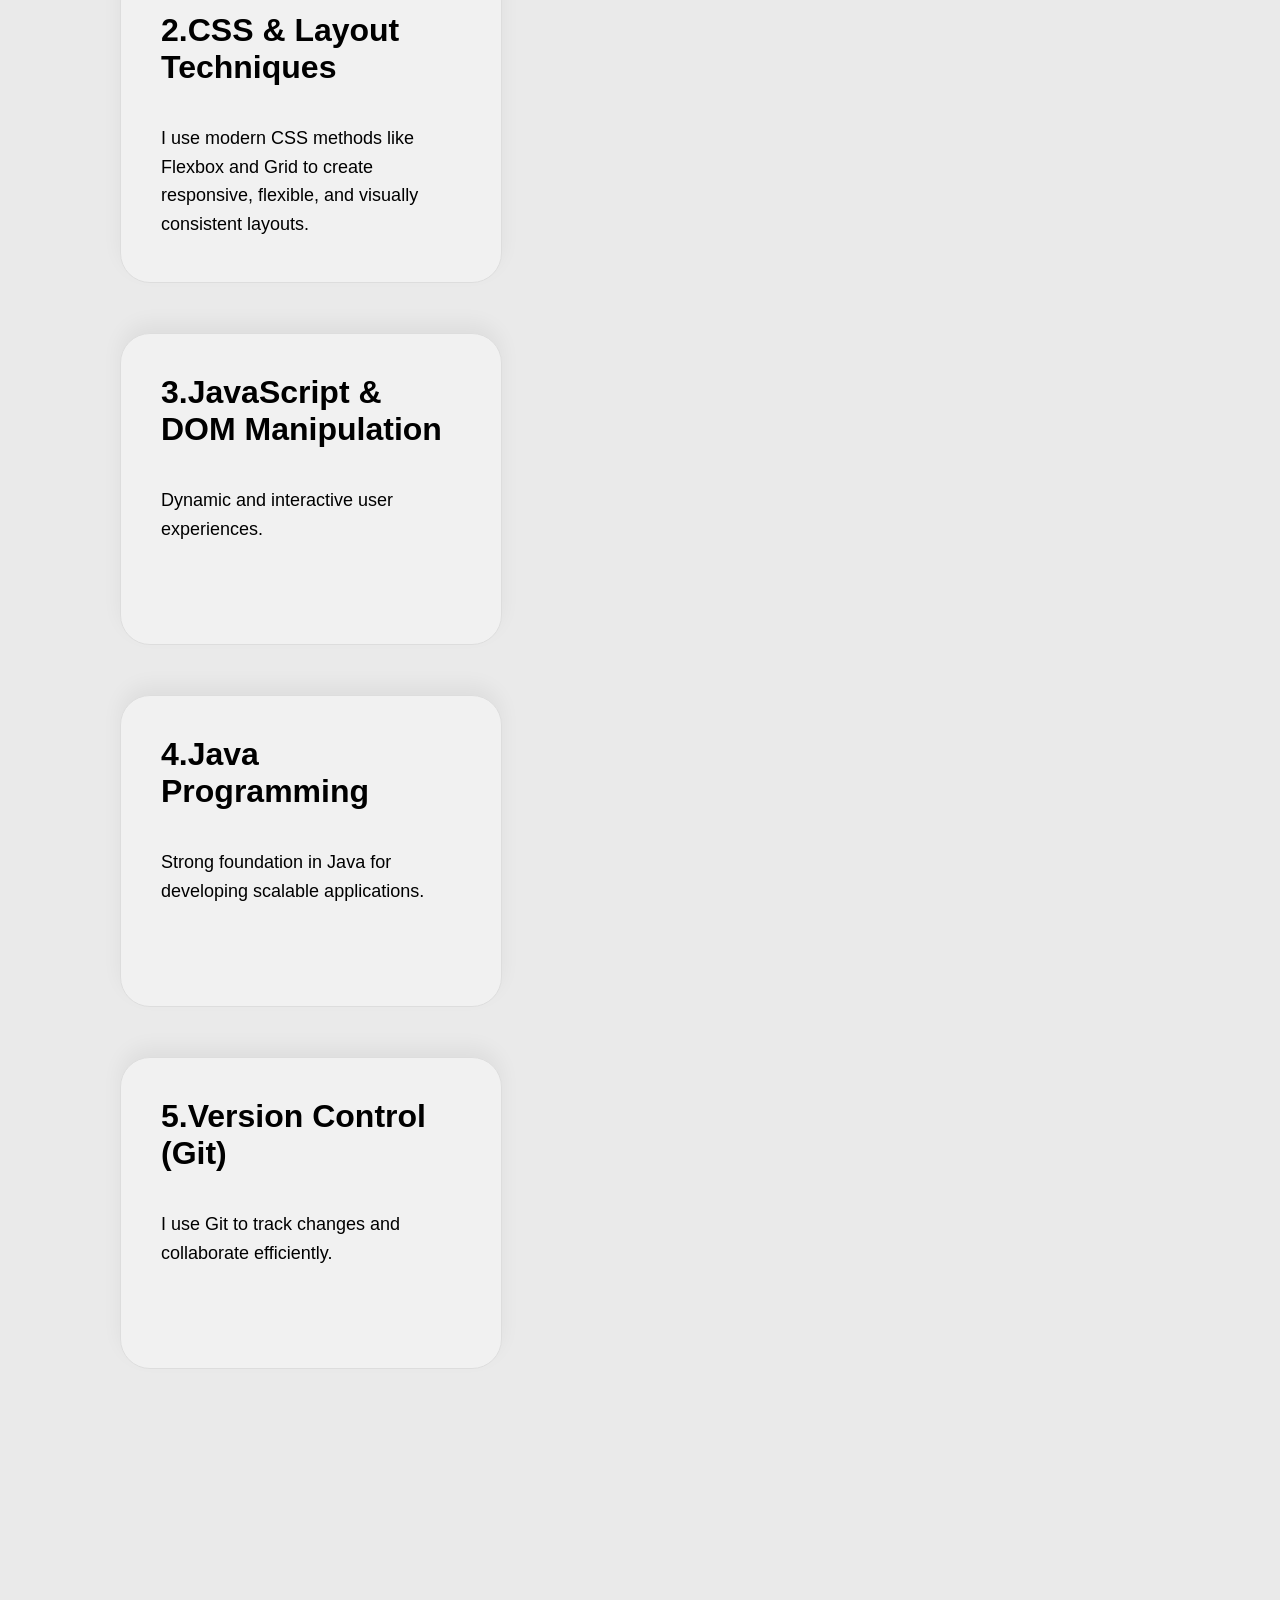
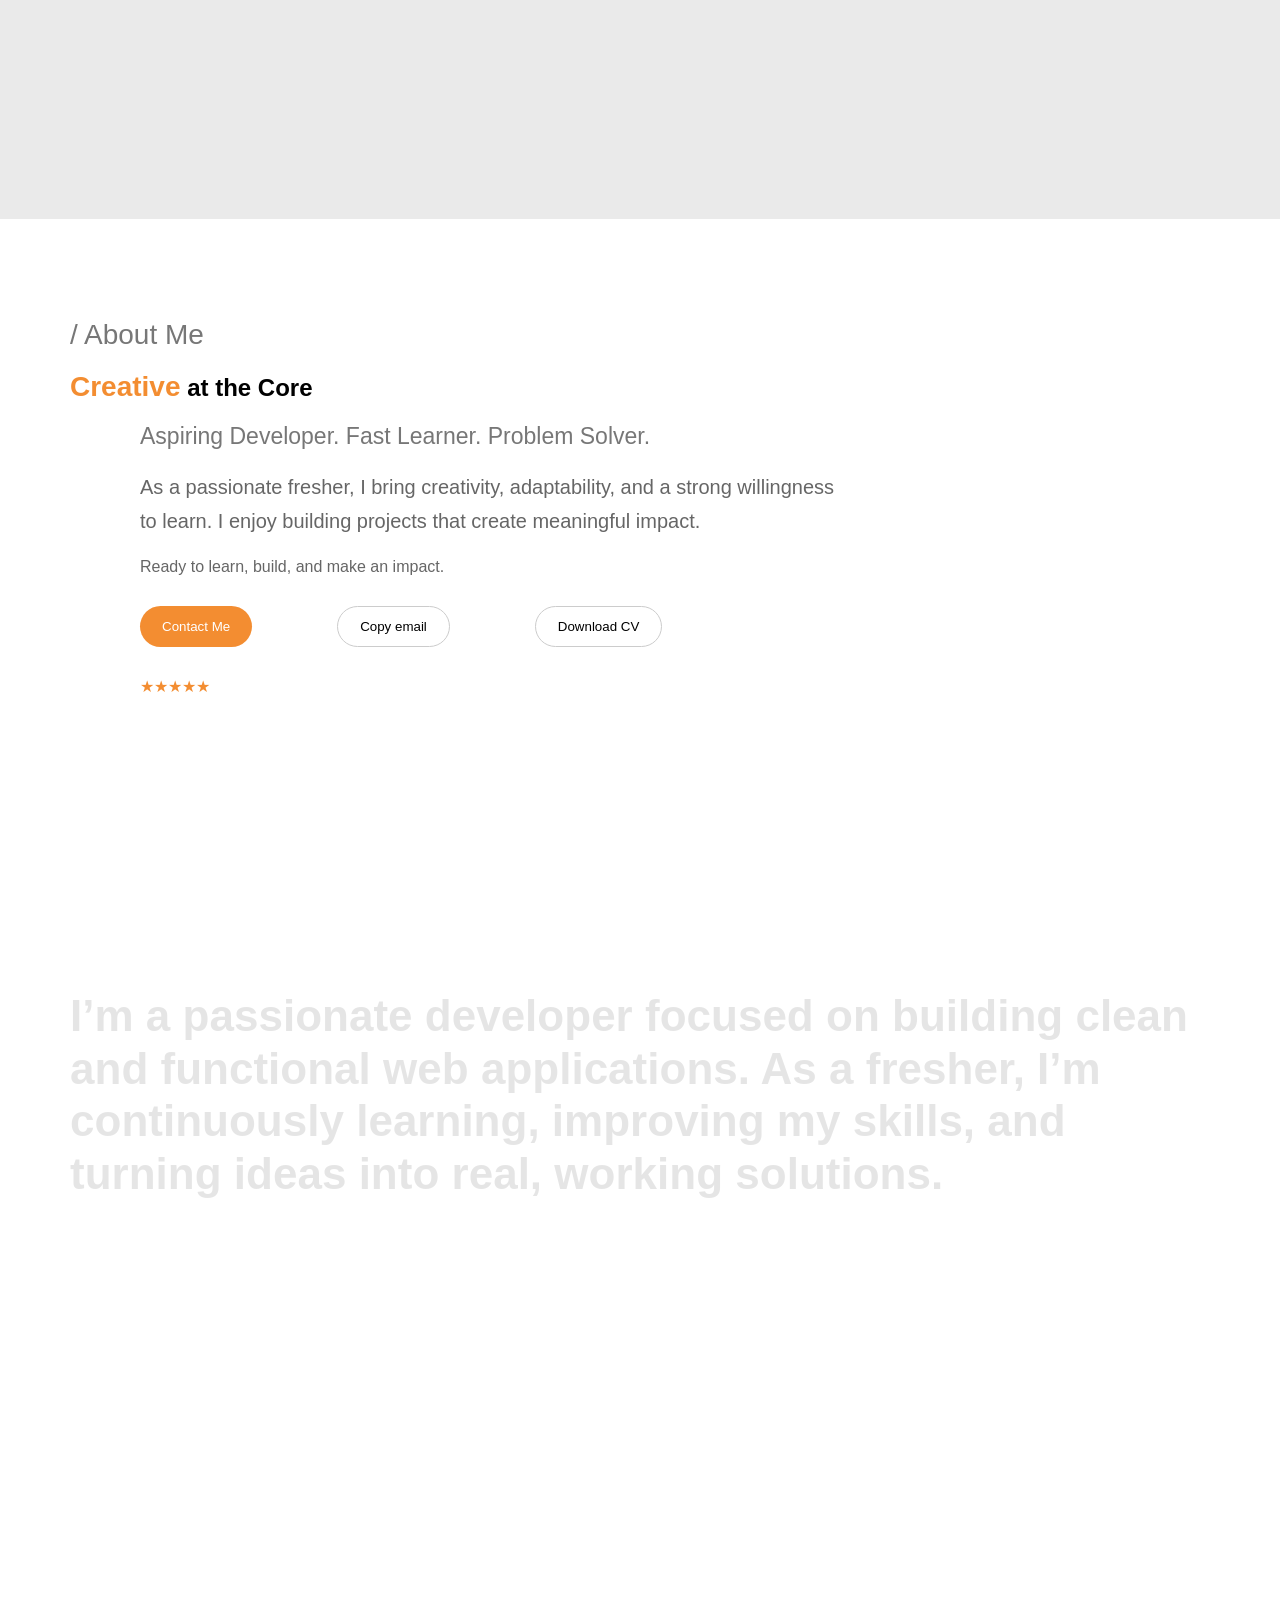
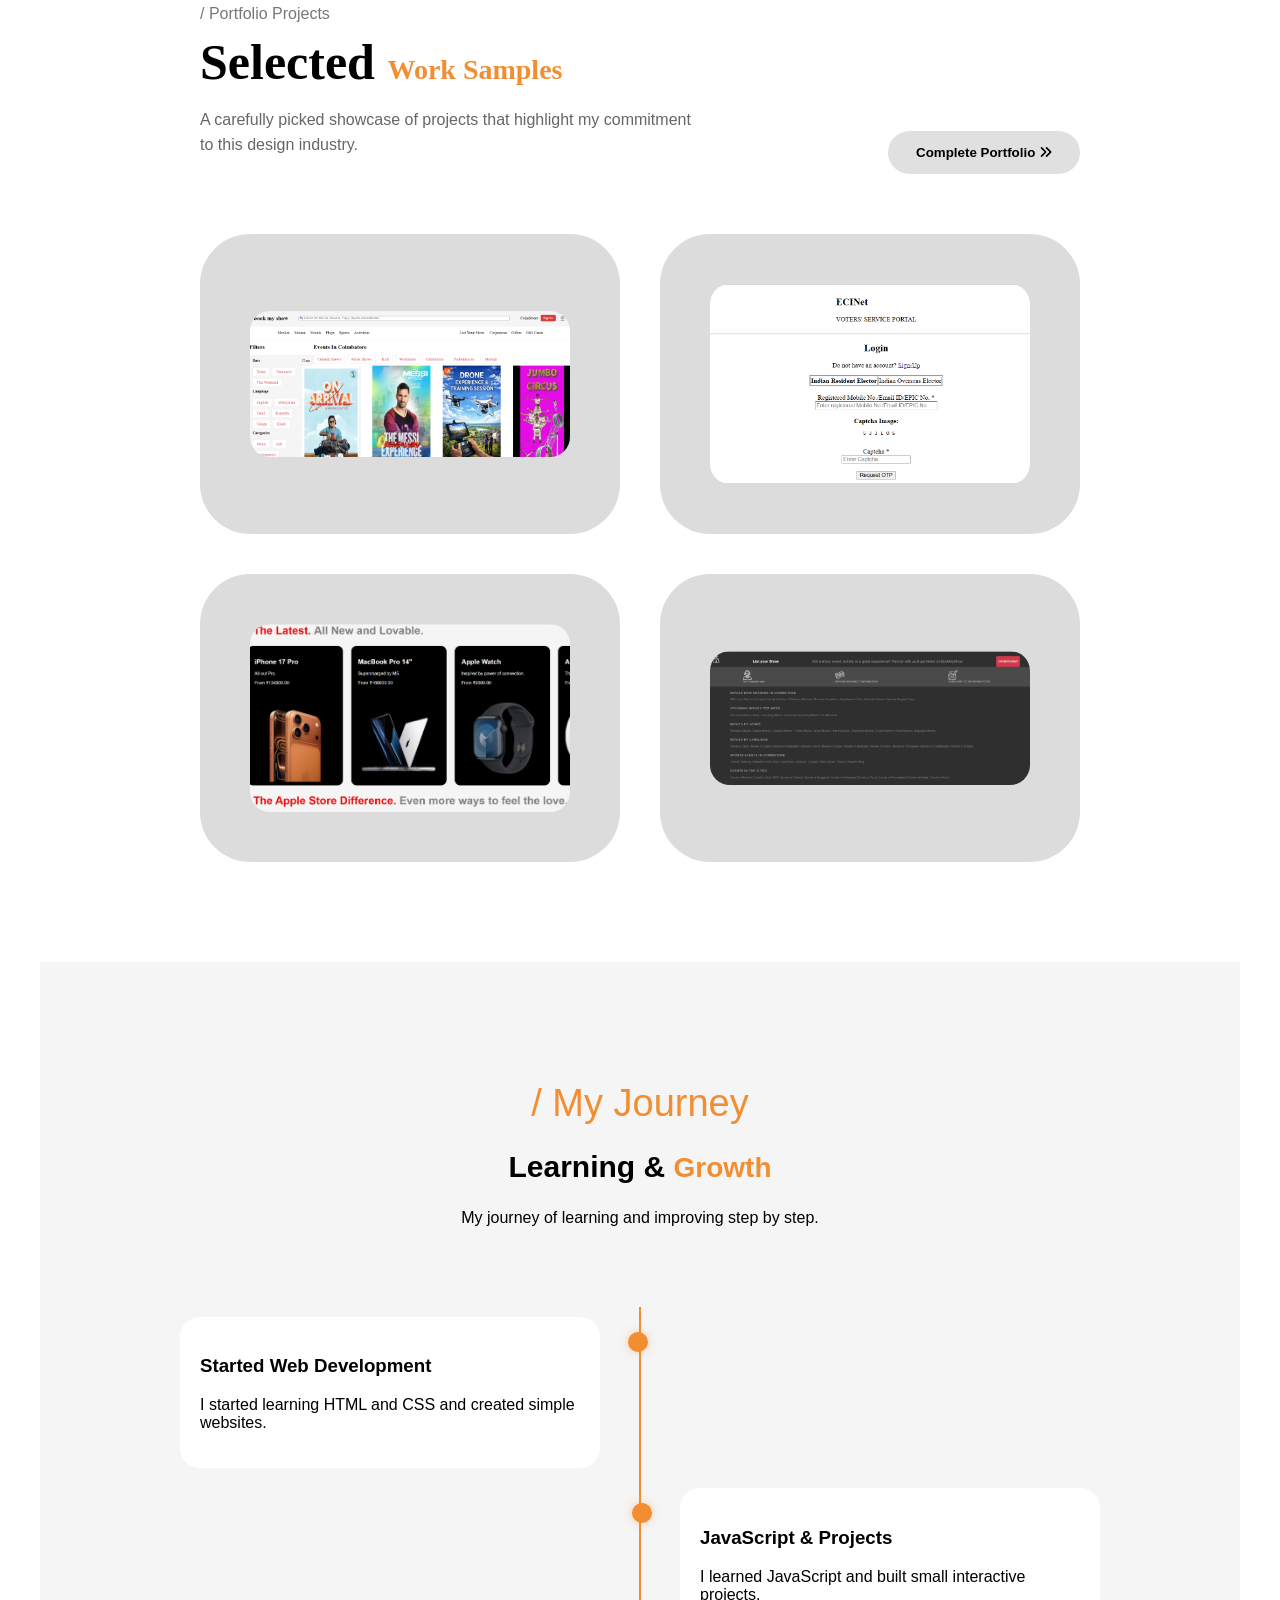
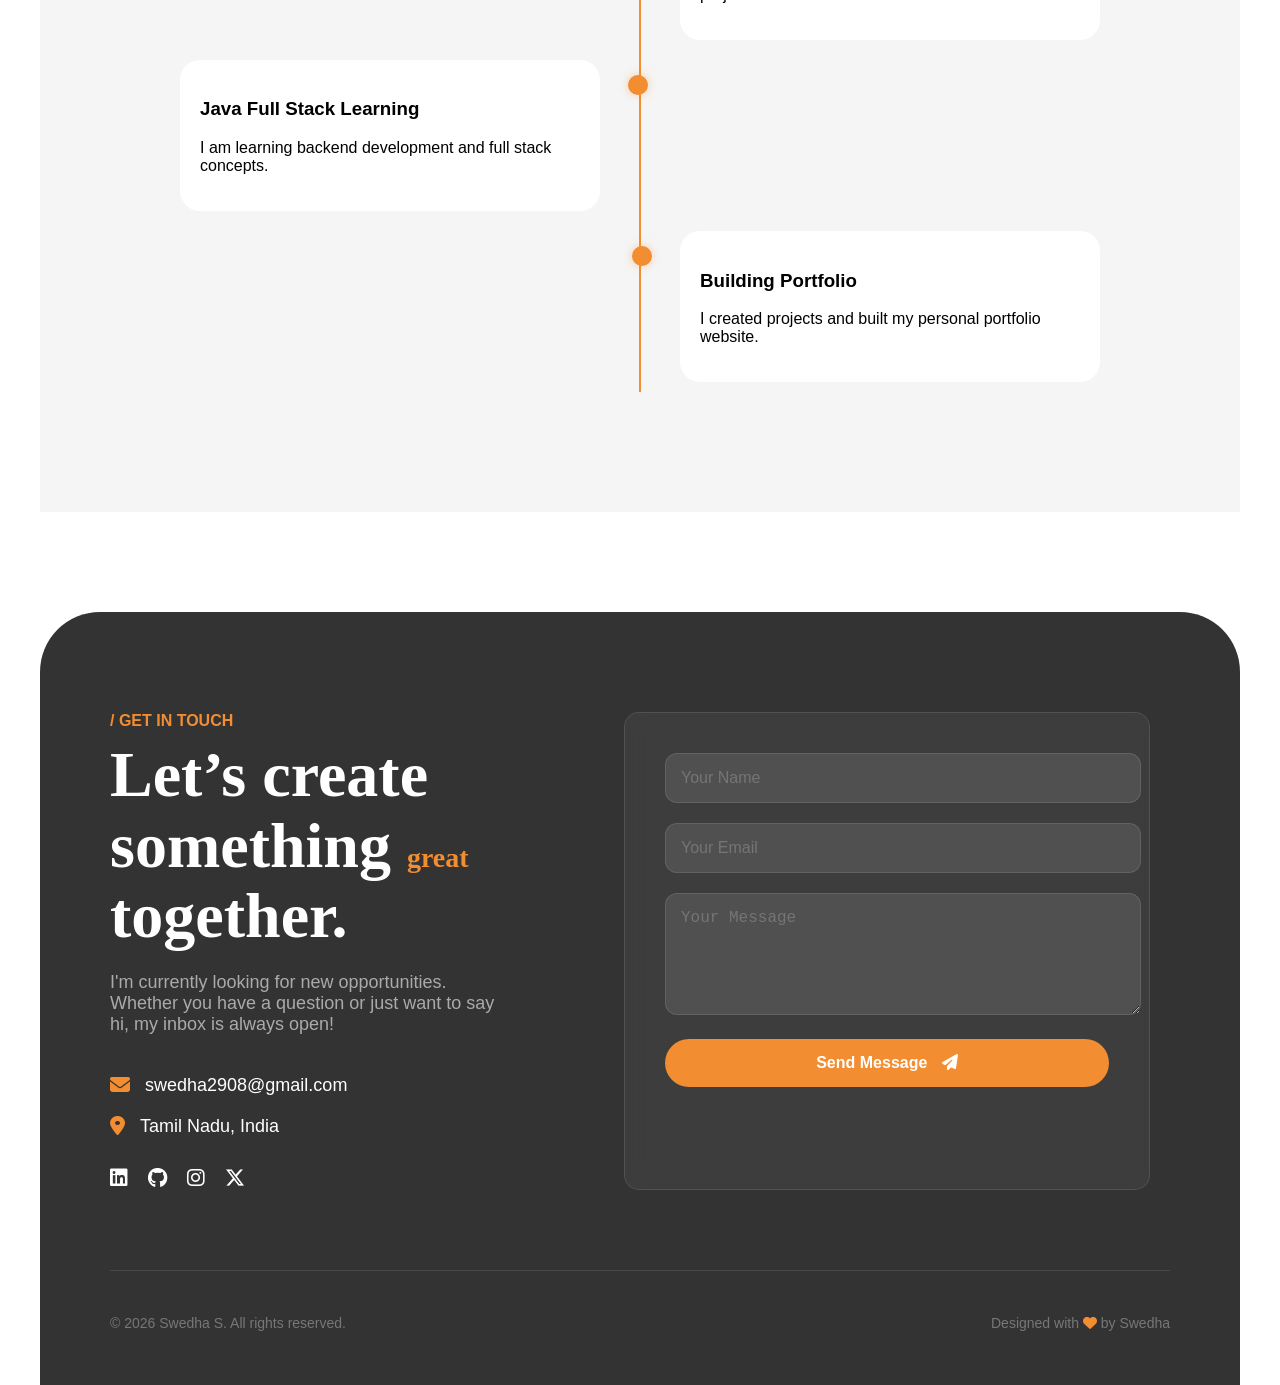
==== commit 94d15ae7: "style" ====
--- a/Portfolio.html
+++ b/Portfolio.html
@@ -6,589 +6,7 @@
     <meta name="viewport" content="width=device-width, initial-scale=1.0">
     <title>Portfolio | Swedha S</title>
     <link rel="stylesheet" href="https://cdnjs.cloudflare.com/ajax/libs/font-awesome/6.5.0/css/all.min.css">
-
-    <style>
-        body {
-            margin: 0;
-            font-family: 'Segoe UI', Arial, sans-serif;
-            background-color: white;
-            overflow-x: hidden;
-        }
-
-        /* NAVIGATION */
-        nav {
-            position: fixed;
-            bottom: 30px;
-            left: 50%;
-            transform: translateX(-50%);
-            background: rgba(45, 45, 45, 0.9);
-            backdrop-filter: blur(10px);
-            padding: 12px 20px;
-            border-radius: 50px;
-            z-index: 1000;
-            display: flex;
-            align-items: center;
-            gap: 15px;
-        }
-
-        nav a {
-            color: white;
-            text-decoration: none;
-            font-size: 14px;
-            font-weight: 500;
-        }
-
-        .contact {
-            background: #f38d31;
-            padding: 8px 18px;
-            border-radius: 20px;
-        }
-
-        /* HERO SECTION */
-        #hero {
-            height: 100vh;
-            display: flex;
-            justify-content: center;
-            align-items: center;
-            flex-direction: column;
-            position: relative;
-            z-index: 10;
-        }
-
-        .bg-video {
-            position: absolute;
-            top: 50%;
-            left: 50%;
-            transform: translate(-50%, -50%);
-            width: 100%;
-            height: 100%;
-            object-fit: cover;
-            z-index: -1;
-        }
-
-        .top {
-            position: absolute;
-            top: 25%;
-            width: 80%;
-            display: flex;
-            justify-content: space-between;
-            font-weight: bold;
-        }
-
-        h1 {
-            font-family: Georgia, serif;
-            text-shadow: 2px 2px 6px rgba(0, 0, 0, 0.1);
-            font-size: 80px;
-            margin: 0;
-        }
-
-        .row {
-            display: flex;
-            align-items: center;
-            gap: 40px;
-        }
-
-        /* 3D BOX STYLES */
-        #box {
-            width: 320px;
-            height: 480px;
-            border-radius: 20px;
-            position: relative;
-            z-index: 999;
-            perspective: 1200px;
-            background: transparent;
-        }
-
-        .card-inner {
-            position: relative;
-            width: 100%;
-            height: 100%;
-            transform-style: preserve-3d;
-            transition: transform 0.1s linear;
-        }
-
-        .card-front,
-        .card-back {
-            position: absolute;
-            width: 100%;
-            height: 100%;
-            backface-visibility: hidden;
-            border-radius: 20px;
-            overflow: hidden;
-            box-shadow: 0 15px 35px rgba(0, 0, 0, 0.3);
-        }
-
-        .card-front img {
-            width: 100%;
-            height: 100%;
-            object-fit: cover;
-        }
-
-        .card-back {
-            background: #000;
-            transform: rotateY(180deg);
-        }
-
-        .card-back video {
-            width: 100%;
-            height: 100%;
-            object-fit: cover;
-        }
-
-        /* SKILLS SECTION */
-        #skills-container {
-            background: #eaeaea;
-            border-radius: 40px 40px 0 0;
-            padding: 100px 50px;
-            position: relative;
-            z-index: 1;
-        }
-
-        .intro-text {
-            margin-left: 70px;
-            max-width: 800px;
-            margin-bottom: 80px;
-        }
-
-        .intro-text h2 {
-            font-size: 48px;
-            margin-bottom: 10px;
-        }
-
-        /* STICKY CARDS */
-        .card {
-            margin-left: 70px;
-            position: sticky;
-            top: 50px;
-            background: white;
-            border: 1px solid #ddd;
-            border-radius: 30px;
-            padding: 40px;
-            margin-bottom: 50px;
-            height: 230px;
-            width: 300px;
-            display: flex;
-            flex-direction: column;
-            justify-content: flex-start;
-            gap: 20px;
-            box-shadow: 0 -10px 20px rgba(0, 0, 0, 0.05);
-        }
-
-        .card h3 {
-            font-size: 32px;
-            margin: 0;
-            color: black;
-        }
-
-        .card p {
-            font-size: 18px;
-            line-height: 1.6;
-        }
-
-        .card:nth-child(2) {
-            background: #f1f1f1;
-            top: 70px;
-        }
-
-        .card:nth-child(3) {
-            background: #f1f1f1;
-            top: 90px;
-        }
-
-        .card:nth-child(4) {
-            background: #f1f1f1;
-            top: 110px;
-        }
-
-        .card:nth-child(5) {
-            background: #f1f1f1;
-            top: 130px;
-        }
-
-        .card:nth-child(6) {
-            background: #f1f1f1;
-            top: 150px;
-        }
-
-        #about-section {
-            padding: 100px 70px;
-        }
-
-        .about-small {
-            font-size: 28px;
-            color: #777;
-            margin-bottom: 20px;
-        }
-
-        .about-section h2 {
-            margin-left: 70px;
-            font-size: 52px;
-            margin: 0;
-        }
-
-        .orange {
-            font-size: 28px;
-            color: #f38d31;
-        }
-
-        .about-sub {
-            margin-left: 70px;
-            margin-top: 15px;
-            color: #777;
-            font-size: 23px;
-        }
-
-        .about-desc {
-            font-size: 20px;
-            margin-left: 70px;
-            margin-top: 20px;
-            max-width: 700px;
-            line-height: 1.7;
-            color: #666;
-        }
-
-        .about-last {
-            margin-left: 70px;
-            margin-top: 15px;
-            color: #666;
-        }
-
-        .about-buttons {
-            margin-top: 30px;
-            display: flex;
-            gap: 15px;
-            flex-wrap: wrap;
-        }
-
-        .primary-btn {
-            margin-left: 70px;
-            background: #f38d31;
-            border: none;
-            color: white;
-            padding: 12px 22px;
-            border-radius: 30px;
-            cursor: pointer;
-        }
-
-        .outline-btn {
-            margin-left: 70px;
-            background: white;
-            border: 1px solid #ccc;
-            padding: 12px 22px;
-            border-radius: 30px;
-            cursor: pointer;
-        }
-
-        .stars {
-            margin-left: 70px;
-            margin-top: 30px;
-            color: #f38d31;
-        }
-
-    
-        /* REVEAL SECTION STYLES */
-        .reveal-container {
-            padding: 150px 70px;
-            min-height: 51vh;
-        }
-
-        .reveal-text {
-            font-size: 44px;
-            line-height: 1.2;
-            font-weight: 600;
-            font-family: 'Segoe UI', sans-serif;
-            color: rgba(0, 0, 0, 0.1);
-        }
-
-        .reveal-text span {
-            transition: color 0.1s linear;
-        }
-
-        .reveal-text span.active {
-            color: #000;
-        }
-
-        /* PROJECTS SECTION */
-        #projects-section {
-            margin-left: 200px;
-            margin-right: 200px;
-            position: relative;
-            z-index: 5;
-            margin-top: 50px;
-        }
-
-        .projects-header {
-            margin-bottom: 60px;
-            display: flex;
-            justify-content: space-between;
-            align-items: flex-end;
-        }
-
-        .projects-header h2 {
-            font-size: 50px;
-            margin: 10px 0;
-            font-family: Georgia, serif;
-        }
-
-        .projects-btn {
-            background: #e0e0e0;
-            border: none;
-            padding: 14px 28px;
-            border-radius: 40px;
-            cursor: pointer;
-            font-weight: 600;
-            transition: background 0.3s;
-        }
-
-        .projects-grid {
-            display: grid;
-            grid-template-columns: repeat(2, 1fr);
-            gap: 40px;
-        }
-
-        .project-card {
-            background: #dcdcdc;
-            border-radius: 50px;
-            padding: 50px;
-            display: flex;
-            justify-content: center;
-            align-items: center;
-            transition: transform 0.5s cubic-bezier(0.2, 1, 0.3, 1);
-        }
-
-        .project-card img {
-            width: 100%;
-            border-radius: 20px;
-            filter: grayscale(10%);
-            transition: filter 0.3s;
-        }
-
-        /* --- JOURNEY SECTION - PERMANENT ORANGE --- */
-        #journey-section {
-            margin-top: 100px;
-            margin-right: 40px;
-            margin-left: 40px;
-             margin-bottom: 100px;
-            padding: 120px 20px;
-            background: linear-gradient(180deg, #f7f7f7 0%, #ffffff 100%);
-            overflow: hidden;
-        }
-
-        .journey-header {
-            text-align: center;
-            margin-bottom: 80px;
-        }
-
-        .journey-header h2{
-            font-size: 30px;
-        }
-
-        .timeline {
-            position: relative;
-            max-width: 1000px;
-            margin: 0 auto;
-        }
-
-        /* The central line is now permanently orange */
-        .timeline::after {
-            content: '';
-            position: absolute;
-            width: 2px;
-            background-color: #f38d31; /* Always Orange */
-            top: 0;
-            bottom: 0;
-            left: 50%;
-            margin-left: -1px;
-            z-index: 1;
-        }
-
-        .timeline-item {
-            padding: 10px 40px;
-            position: relative;
-            width: 50%;
-            box-sizing: border-box;
-            opacity: 1; /* Always visible */
-            transform: translateY(0); /* No scroll movement */
-        }
-
-        .timeline-item.left {
-            left: 0;
-            text-align: right;
-        }
-
-        .timeline-item.right {
-            left: 50%;
-            text-align: left;
-        }
-
-        /* Dots are now permanently orange */
-        .circle {
-            position: absolute;
-            width: 16px;
-            height: 16px;
-            background: #f38d31; /* Always Orange */
-            border: 2px solid #f38d31;
-            top: 25px;
-            border-radius: 50%;
-            z-index: 3;
-            box-shadow: 0 0 10px rgba(243, 141, 49, 0.4);
-        }
-
-        .left .circle { right: -8px; }
-        .right .circle { left: -8px; }
-
-        .timeline-item .content {
-             background: white;
-            padding: 20px;
-            border-radius: 20px;
-            transition: background 0.3s;
-        }
-
-        .timeline-item:hover .content {
-            box-shadow: 0 5px 15px rgba(0,0,0,0.05);
-        }
-
-        /* CONTACT SECTION */
-       #contact-section {
-            margin-right: 40px;
-            margin-left: 40px;
-            background-color: #333333;
-            color: white;
-            padding: 100px 70px 40px 70px;
-            border-radius: 60px 60px 0 0;
-            margin-top: 100px;
-        }
-
-        .contact-container {
-            display: flex;
-            justify-content: space-between;
-            gap: 50px;
-            flex-wrap: wrap;
-        }
-
-        .contact-info {
-            flex: 1;
-            min-width: 300px;
-        }
-
-        .contact-info h2 {
-            font-size: 64px;
-            font-family: Georgia, serif;
-            margin: 0 0 20px 0;
-            line-height: 1.1;
-        }
-
-        .contact-info p {
-            color: #aaa;
-            font-size: 18px;
-            max-width: 400px;
-            margin-bottom: 40px;
-        }
-
-        .contact-details {
-            list-style: none;
-            padding: 0;
-        }
-
-        .contact-details li {
-            margin-bottom: 20px;
-            display: flex;
-            align-items: center;
-            gap: 15px;
-            font-size: 18px;
-        }
-
-        .contact-details i {
-            color: #f38d31;
-            font-size: 20px;
-        }
-
-        /* Form Styling */
-        .contact-form {
-            margin-left: 20px;
-            margin-right: 20px;
-            flex: 1;
-            min-width: 300px;
-            background: rgba(255, 255, 255, 0.05);
-            padding: 40px;
-            border-radius: 15px;
-            backdrop-filter: blur(10px);
-            border: 1px solid rgba(255, 255, 255, 0.1);
-        }
-
-        .form-group {
-            margin-bottom: 20px;
-        }
-
-        .form-group input, .form-group textarea {
-
-            width: 100%;
-            padding: 15px;
-            background: rgba(255, 255, 255, 0.1);
-            border: 1px solid rgba(255, 255, 255, 0.1);
-            border-radius: 12px;
-            color: white;
-            font-size: 16px;
-            outline: none;
-            transition: border 0.3s;
-        }
-
-        .form-group input:focus, .form-group textarea:focus {
-            border-color: #f38d31;
-        }
-
-        .submit-btn {
-            background: #f38d31;
-            color: white;
-            border: none;
-            padding: 15px 40px;
-            border-radius: 30px;
-            font-weight: bold;
-            cursor: pointer;
-            font-size: 16px;
-            width: 100%;
-            transition: transform 0.3s, background 0.3s;
-        }
-
-        .submit-btn:hover {
-            background: #ff9d47;
-            transform: translateY(-3px);
-        }
-
-        /* Footer Bottom */
-        .footer-bottom {
-            margin-top: 80px;
-            padding-top: 30px;
-            border-top: 1px solid rgba(255, 255, 255, 0.1);
-            display: flex;
-            justify-content: space-between;
-            align-items: center;
-            color: #777;
-            font-size: 14px;
-        }
-
-        .social-links {
-            display: flex;
-            gap: 20px;
-        }
-
-        .social-links a {
-            color: white;
-            font-size: 20px;
-            transition: color 0.3s, transform 0.3s;
-        }
-
-        .social-links a:hover {
-            color: #f38d31;
-            transform: translateY(-5px);
-        }
-
-        @media (max-width: 768px) {
-            #contact-section { padding: 60px 30px; }
-            .contact-info h2 { font-size: 40px; }
-        }
-
-    </style>
+    <link rel="stylesheet" href="Portfolio.css">
 </head>
 
 <body>
@@ -641,7 +59,8 @@
         </div>
         <div class="card">
             <h3>2.CSS & Layout Techniques</h3>
-            <p>I use modern CSS methods like Flexbox and Grid to create responsive, flexible, and visually consistent layouts.</p>
+            <p>I use modern CSS methods like Flexbox and Grid to create responsive, flexible, and visually consistent
+                layouts.</p>
         </div>
         <div class="card">
             <h3>3.JavaScript & DOM Manipulation</h3>
@@ -689,7 +108,8 @@
             <div>
                 <div style="color: #777; margin-bottom: 10px; font-weight: 500;">/ Portfolio Projects</div>
                 <h2>Selected <span class="orange">Work Samples</span></h2>
-                <p style="color: #666; max-width: 500px; line-height: 1.6;">A carefully picked showcase of projects that highlight my commitment to this design industry.</p>
+                <p style="color: #666; max-width: 500px; line-height: 1.6;">A carefully picked showcase of projects that
+                    highlight my commitment to this design industry.</p>
             </div>
             <button class="projects-btn">Complete Portfolio <i class="fa-solid fa-angles-right"></i></button>
         </div>
@@ -749,7 +169,8 @@
             <div class="contact-info">
                 <div style="color: #f38d31; font-weight: 600; margin-bottom: 10px;">/ GET IN TOUCH</div>
                 <h2>Let’s create something <span class="orange">great</span> together.</h2>
-                <p>I'm currently looking for new opportunities. Whether you have a question or just want to say hi, my inbox is always open!</p>
+                <p>I'm currently looking for new opportunities. Whether you have a question or just want to say hi, my
+                    inbox is always open!</p>
 
                 <ul class="contact-details">
                     <li><i class="fa-solid fa-envelope"></i> swedha2908@gmail.com</li>
@@ -775,7 +196,8 @@
                     <div class="form-group">
                         <textarea rows="5" placeholder="Your Message" required></textarea>
                     </div>
-                    <button type="submit" class="submit-btn">Send Message <i class="fa-solid fa-paper-plane" style="margin-left: 10px;"></i></button>
+                    <button type="submit" class="submit-btn">Send Message <i class="fa-solid fa-paper-plane"
+                            style="margin-left: 10px;"></i></button>
                 </form>
             </div>
         </div>
@@ -787,16 +209,19 @@
     </footer>
 
     <script>
+        //profile
         const box = document.getElementById("box");
         const inner = box.querySelector(".card-inner");
+        // REVEAL SETUP (OUTSIDE SCROLL)
         const revealContainer = document.querySelector(".reveal-container");
         const revealText = document.getElementById("revealText");
 
-        // PRE-PROCESS REVEAL TEXT
+        // PRE-PROCESS REVEAL TEXT(run only once)
         const originalText = revealText.textContent.trim();
         revealText.innerHTML = originalText.split("").map(char => `<span>${char}</span>`).join("");
         const characters = revealText.querySelectorAll("span");
 
+        // ================= SCROLL =================
         window.addEventListener("scroll", () => {
             const s = window.scrollY;
             const stopPoint = 600;
@@ -831,4 +256,5 @@
     </script>
 
 </body>
+
 </html>
--- a/Portfolio.css
+++ b/Portfolio.css
@@ -0,0 +1,743 @@
+ body {
+     margin: 0;
+     font-family: 'Segoe UI', Arial, sans-serif;
+     background-color: white;
+     overflow-x: hidden;
+ }
+
+ /* NAVIGATION */
+ nav {
+     position: fixed;
+     bottom: 30px;
+     left: 50%;
+     transform: translateX(-50%);
+     background: rgba(45, 45, 45, 0.9);
+     backdrop-filter: blur(10px);
+     padding: 12px 20px;
+     border-radius: 50px;
+     z-index: 1000;
+     display: flex;
+     align-items: center;
+     gap: 15px;
+ }
+
+ nav a {
+     color: white;
+     text-decoration: none;
+     font-size: 14px;
+     font-weight: 500;
+ }
+
+ .contact {
+     background: #f38d31;
+     padding: 8px 18px;
+     border-radius: 20px;
+ }
+
+ /* HERO SECTION */
+ #hero {
+     height: 100vh;
+     display: flex;
+     justify-content: center;
+     align-items: center;
+     flex-direction: column;
+     position: relative;
+     z-index: 10;
+ }
+
+ .bg-video {
+     position: absolute;
+     top: 50%;
+     left: 50%;
+     transform: translate(-50%, -50%);
+     width: 100%;
+     height: 100%;
+     object-fit: cover;
+     z-index: -1;
+ }
+
+ .top {
+     position: static; 
+     top: 25%;
+     width: 80%;
+     display: flex;
+     justify-content: space-between;
+     font-weight: bold;
+ }
+
+ h1 {
+     font-family: Georgia, serif;
+     text-shadow: 2px 2px 6px rgba(0, 0, 0, 0.1);
+     font-size: 80px;
+     margin: 0;
+ }
+
+ .row {
+     display: flex;
+     align-items: center;
+     gap: 40px;
+ }
+
+ /* 3D BOX STYLES */
+ #box {
+     width: 320px;
+     height: 480px;
+     border-radius: 20px;
+     position: relative;
+     z-index: 999;
+     perspective: 1200px;
+     background: transparent;
+ }
+
+ .card-inner {
+     position: relative;
+     width: 100%;
+     height: 100%;
+     transform-style: preserve-3d;
+     transition: transform 0.1s linear;
+ }
+
+ .card-front,
+ .card-back {
+     position: absolute;
+     width: 100%;
+     height: 100%;
+     backface-visibility: hidden;
+     border-radius: 20px;
+     overflow: hidden;
+     box-shadow: 0 15px 35px rgba(0, 0, 0, 0.3);
+ }
+
+ .card-front img {
+     width: 100%;
+     height: 100%;
+     object-fit: cover;
+ }
+
+ .card-back {
+     background: #000;
+     transform: rotateY(180deg);
+ }
+
+ .card-back video {
+     width: 100%;
+     height: 100%;
+     object-fit: cover;
+ }
+
+ /* SKILLS SECTION */
+ #skills-container {
+     background: #eaeaea;
+     border-radius: 40px 40px 0 0;
+     padding: 100px 50px;
+     position: relative;
+     z-index: 1;
+ }
+
+ .intro-text {
+     margin-left: 70px;
+     max-width: 800px;
+     margin-bottom: 80px;
+ }
+
+ .intro-text h2 {
+     font-size: 48px;
+     margin-bottom: 10px;
+ }
+
+ /* STICKY CARDS */
+ .card {
+     margin-left: 70px;
+     position: sticky;
+     top: 50px;
+     background: white;
+     border: 1px solid #ddd;
+     border-radius: 30px;
+     padding: 40px;
+     margin-bottom: 50px;
+     height: 230px;
+     width: 300px;
+     display: flex;
+     flex-direction: column;
+     justify-content: flex-start;
+     gap: 20px;
+     box-shadow: 0 -10px 20px rgba(0, 0, 0, 0.05);
+ }
+
+ .card h3 {
+     font-size: 32px;
+     margin: 0;
+     color: black;
+ }
+
+ .card p {
+     font-size: 18px;
+     line-height: 1.6;
+ }
+
+ .card:nth-child(2) {
+     background: #f1f1f1;
+     top: 70px;
+ }
+
+ .card:nth-child(3) {
+     background: #f1f1f1;
+     top: 90px;
+ }
+
+ .card:nth-child(4) {
+     background: #f1f1f1;
+     top: 110px;
+ }
+
+ .card:nth-child(5) {
+     background: #f1f1f1;
+     top: 130px;
+ }
+
+ .card:nth-child(6) {
+     background: #f1f1f1;
+     top: 150px;
+ }
+
+ #about-section {
+     padding: 100px 70px;
+ }
+
+ .about-small {
+     font-size: 28px;
+     color: #777;
+     margin-bottom: 20px;
+ }
+
+ .about-section h2 {
+     margin-left: 70px;
+     font-size: 52px;
+     margin: 0;
+ }
+
+ .orange {
+     font-size: 28px;
+     color: #f38d31;
+ }
+
+ .about-sub {
+     margin-left: 70px;
+     margin-top: 15px;
+     color: #777;
+     font-size: 23px;
+ }
+
+ .about-desc {
+     font-size: 20px;
+     margin-left: 70px;
+     margin-top: 20px;
+     max-width: 700px;
+     line-height: 1.7;
+     color: #666;
+ }
+
+ .about-last {
+     margin-left: 70px;
+     margin-top: 15px;
+     color: #666;
+ }
+
+ .about-buttons {
+     margin-top: 30px;
+     display: flex;
+     gap: 15px;
+     flex-wrap: wrap;
+ }
+
+ .primary-btn {
+     margin-left: 70px;
+     background: #f38d31;
+     border: none;
+     color: white;
+     padding: 12px 22px;
+     border-radius: 30px;
+     cursor: pointer;
+ }
+
+ .outline-btn {
+     margin-left: 70px;
+     background: white;
+     border: 1px solid #ccc;
+     padding: 12px 22px;
+     border-radius: 30px;
+     cursor: pointer;
+ }
+
+ .stars {
+     margin-left: 70px;
+     margin-top: 30px;
+     color: #f38d31;
+ }
+
+
+ /* REVEAL SECTION STYLES */
+ .reveal-container {
+     padding: 150px 70px;
+     min-height: 51vh;
+ }
+
+ .reveal-text {
+     font-size: 44px;
+     line-height: 1.2;
+     font-weight: 600;
+     font-family: 'Segoe UI', sans-serif;
+     color: rgba(0, 0, 0, 0.1);
+ }
+
+ .reveal-text span {
+     transition: color 0.1s linear;
+ }
+
+ .reveal-text span.active {
+     color: #000;
+ }
+
+ /* PROJECTS SECTION */
+ #projects-section {
+     margin-left: 200px;
+     margin-right: 200px;
+     position: relative;
+     z-index: 5;
+     margin-top: 50px;
+ }
+
+ .projects-header {
+     margin-bottom: 60px;
+     display: flex;
+     justify-content: space-between;
+     align-items: flex-end;
+ }
+
+ .projects-header h2 {
+     font-size: 50px;
+     margin: 10px 0;
+     font-family: Georgia, serif;
+ }
+
+ .projects-btn {
+     background: #e0e0e0;
+     border: none;
+     padding: 14px 28px;
+     border-radius: 40px;
+     cursor: pointer;
+     font-weight: 600;
+     transition: background 0.3s;
+ }
+
+ .projects-grid {
+     display: grid;
+     grid-template-columns: repeat(2, 1fr);
+     gap: 40px;
+ }
+
+ .project-card {
+     background: #dcdcdc;
+     border-radius: 50px;
+     padding: 50px;
+     display: flex;
+     justify-content: center;
+     align-items: center;
+     transition: transform 0.5s cubic-bezier(0.2, 1, 0.3, 1);
+ }
+
+ .project-card img {
+     width: 100%;
+     border-radius: 20px;
+     filter: grayscale(10%);
+     transition: filter 0.3s;
+ }
+
+ /* --- JOURNEY SECTION --- */
+ #journey-section {
+     margin-top: 100px;
+     margin-right: 40px;
+     margin-left: 40px;
+     margin-bottom: 100px;
+     padding: 120px 20px;
+     background-color: whitesmoke;
+     overflow: hidden;
+ }
+
+ .journey-header {
+     text-align: center;
+     margin-bottom: 80px;
+ }
+
+ .journey-header h2 {
+     font-size: 30px;
+ }
+
+ .timeline {
+     position: relative;
+     max-width: 1000px;
+     margin: 0 auto;
+ }
+
+ 
+ .timeline::after {
+     content: '';
+     position: absolute;
+     width: 2px;
+     background-color: #f38d31;
+     top: 0;
+     bottom: 0;
+     left: 50%;
+     margin-left: -1px;
+     z-index: 1;
+ }
+
+ .timeline-item {
+     padding: 10px 40px;
+     position: relative;
+     width: 50%;
+     box-sizing: border-box;
+     opacity: 1;
+     transform: translateY(0);
+     /* No scroll movement */
+ }
+
+ .timeline-item.left {
+     left: 0;
+     text-align: left;
+ }
+
+ .timeline-item.right {
+     left: 50%;
+     text-align: left;
+ }
+
+
+ .circle {
+     position: absolute;
+     width: 16px;
+     height: 16px;
+     background: #f38d31;
+     border: 2px solid #f38d31;
+     top: 25px;
+     border-radius: 50%;
+     z-index: 3;
+     box-shadow: 0 0 10px rgba(243, 141, 49, 0.4);
+ }
+
+ .left .circle {
+     right: -8px;
+ }
+
+ .right .circle {
+     left: -8px;
+ }
+
+ .timeline-item .content {
+     background: white;
+     padding: 20px;
+     border-radius: 20px;
+     transition: background 0.3s;
+ }
+
+ .timeline-item:hover .content {
+     box-shadow: 0 5px 15px rgba(0, 0, 0, 0.05);
+ }
+
+ /* CONTACT SECTION */
+ #contact-section {
+     margin-right: 40px;
+     margin-left: 40px;
+     background-color: #333333;
+     color: white;
+     padding: 100px 70px 40px 70px;
+     border-radius: 60px 60px 0 0;
+     margin-top: 100px;
+ }
+
+ .contact-container {
+     display: flex;
+     justify-content: space-between;
+     gap: 50px;
+     flex-wrap: wrap;
+ }
+
+ .contact-info {
+     flex: 1;
+     min-width: 300px;
+ }
+
+ .contact-info h2 {
+     font-size: 64px;
+     font-family: Georgia, serif;
+     margin: 0 0 20px 0;
+     line-height: 1.1;
+ }
+
+ .contact-info p {
+     color: #aaa;
+     font-size: 18px;
+     max-width: 400px;
+     margin-bottom: 40px;
+ }
+
+ .contact-details {
+     list-style: none;
+     padding: 0;
+ }
+
+ .contact-details li {
+     margin-bottom: 20px;
+     display: flex;
+     align-items: center;
+     gap: 15px;
+     font-size: 18px;
+ }
+
+ .contact-details i {
+     color: #f38d31;
+     font-size: 20px;
+ }
+
+ /* Form Styling */
+ .contact-form {
+     margin-left: 20px;
+     margin-right: 20px;
+     flex: 1;
+     min-width: 300px;
+     background: rgba(255, 255, 255, 0.05);
+     padding: 40px;
+     border-radius: 15px;
+     backdrop-filter: blur(10px);
+     border: 1px solid rgba(255, 255, 255, 0.1);
+ }
+
+ .form-group {
+     margin-bottom: 20px;
+ }
+
+ .form-group input,
+ .form-group textarea {
+
+     width: 100%;
+     padding: 15px;
+     background: rgba(255, 255, 255, 0.1);
+     border: 1px solid rgba(255, 255, 255, 0.1);
+     border-radius: 12px;
+     color: white;
+     font-size: 16px;
+     outline: none;
+     transition: border 0.3s;
+ }
+
+ .form-group input:focus,
+ .form-group textarea:focus {
+     border-color: #f38d31;
+ }
+
+ .submit-btn {
+     background: #f38d31;
+     color: white;
+     border: none;
+     padding: 15px 40px;
+     border-radius: 30px;
+     font-weight: bold;
+     cursor: pointer;
+     font-size: 16px;
+     width: 100%;
+     transition: transform 0.3s, background 0.3s;
+ }
+
+ .submit-btn:hover {
+     background: #ff9d47;
+     transform: translateY(-3px);
+ }
+
+ /* Footer Bottom */
+ .footer-bottom {
+     margin-top: 80px;
+     padding-top: 30px;
+     border-top: 1px solid rgba(255, 255, 255, 0.1);
+     display: flex;
+     justify-content: space-between;
+     align-items: center;
+     color: #777;
+     font-size: 14px;
+ }
+
+ .social-links {
+     display: flex;
+     gap: 20px;
+ }
+
+ .social-links a {
+     color: white;
+     font-size: 20px;
+     transition: color 0.3s, transform 0.3s;
+ }
+
+ .social-links a:hover {
+     color: #f38d31;
+     transform: translateY(-5px);
+ }
+
+ /* 📱 MOBILE VIEW (PHONE) */
+ @media (max-width: 768px) {
+
+     body {
+         overflow-x: hidden;
+     }
+
+     /* NAV */
+     nav {
+         bottom: 15px;
+         padding: 10px 15px;
+         gap: 10px;
+     }
+
+     nav a {
+         font-size: 12px;
+     }
+
+     /* HERO */
+     h1 {
+         font-size: 40px;
+         text-align: center;
+     }
+
+     .top {
+         flex-direction: column;
+         align-items: center;
+         gap: 10px;
+         top: 15%;
+     }
+
+     .row {
+         flex-direction: column;
+         gap: 20px;
+     }
+
+     #box {
+         width: 220px;
+         height: 320px;
+     }
+
+     /* SKILLS */
+     #skills-container {
+         padding: 60px 20px;
+     }
+
+     .intro-text {
+         margin-left: 0;
+         text-align: center;
+     }
+
+     .intro-text h2 {
+         font-size: 32px;
+     }
+
+     .card {
+         margin-left: 0;
+         width: 100%;
+         height: auto;
+         position: relative;
+         top: 0;
+     }
+
+     /* ABOUT */
+     #about-section,
+     .about-section h2,
+     .about-sub,
+     .about-desc,
+     .about-last,
+     .primary-btn,
+     .outline-btn,
+     .stars {
+         margin-left: 0;
+         text-align: center;
+     }
+
+     .about-section h2 {
+         font-size: 36px;
+     }
+
+     .about-desc {
+         font-size: 16px;
+     }
+
+     .about-buttons {
+         justify-content: center;
+     }
+
+     /* REVEAL */
+     .reveal-container {
+         padding: 80px 20px;
+     }
+
+     .reveal-text {
+         font-size: 28px;
+     }
+
+     /* PROJECTS */
+     #projects-section {
+         margin: 20px;
+     }
+
+     .projects-header {
+         flex-direction: column;
+         gap: 20px;
+     }
+
+     .projects-header h2 {
+         font-size: 32px;
+     }
+
+     .projects-grid {
+         grid-template-columns: 1fr;
+     }
+
+     /* JOURNEY */
+     .timeline::after {
+         left: 20px;
+     }
+
+     .timeline-item {
+         width: 100%;
+         padding-left: 50px;
+         text-align: left;
+     }
+
+     .timeline-item.left,
+     .timeline-item.right {
+         left: 0;
+     }
+
+     .circle {
+         left: 12px !important;
+         right: auto;
+     }
+
+     /* CONTACT */
+     #contact-section {
+         padding: 60px 20px;
+     }
+
+     .contact-container {
+         flex-direction: column;
+     }
+
+     .contact-info h2 {
+         font-size: 36px;
+     }
+
+     .contact-form {
+         padding: 20px;
+     }
+
+     /* FOOTER */
+     .footer-bottom {
+         flex-direction: column;
+         gap: 10px;
+         text-align: center;
+     }
+ }
